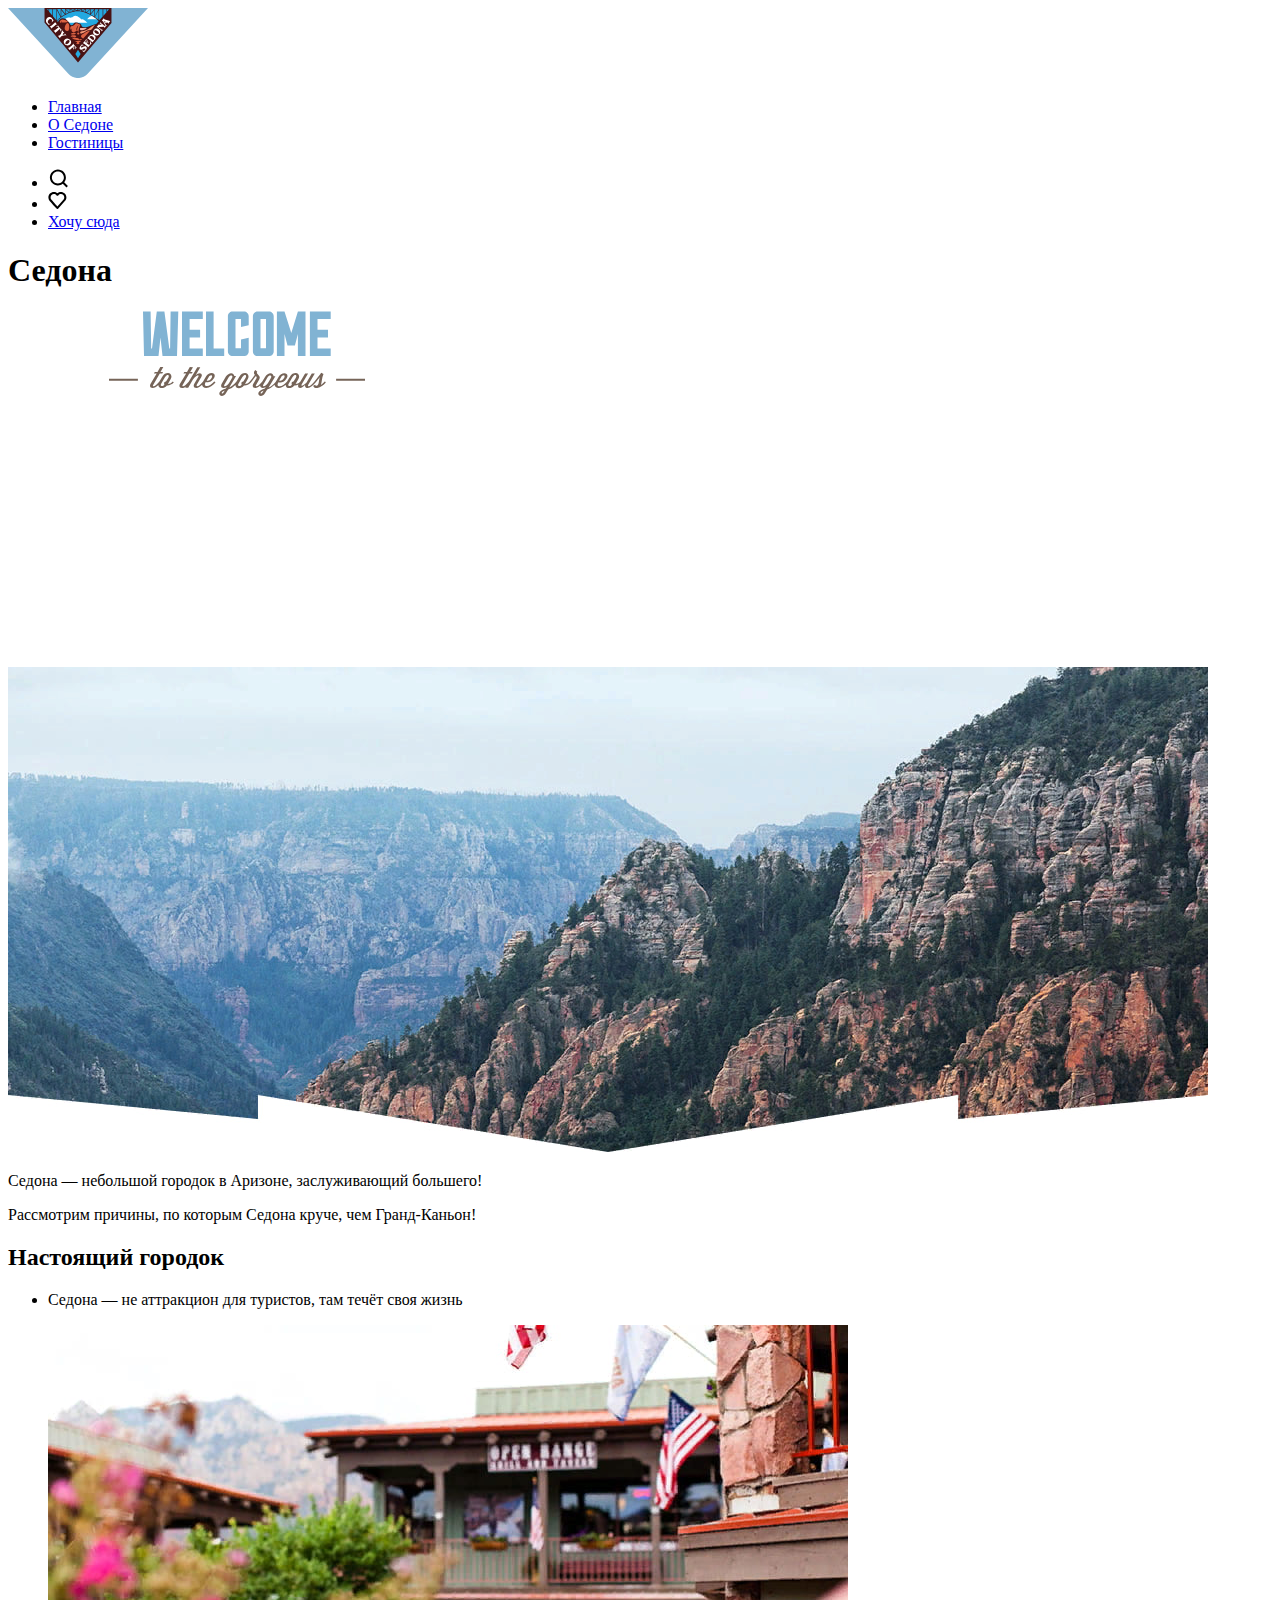
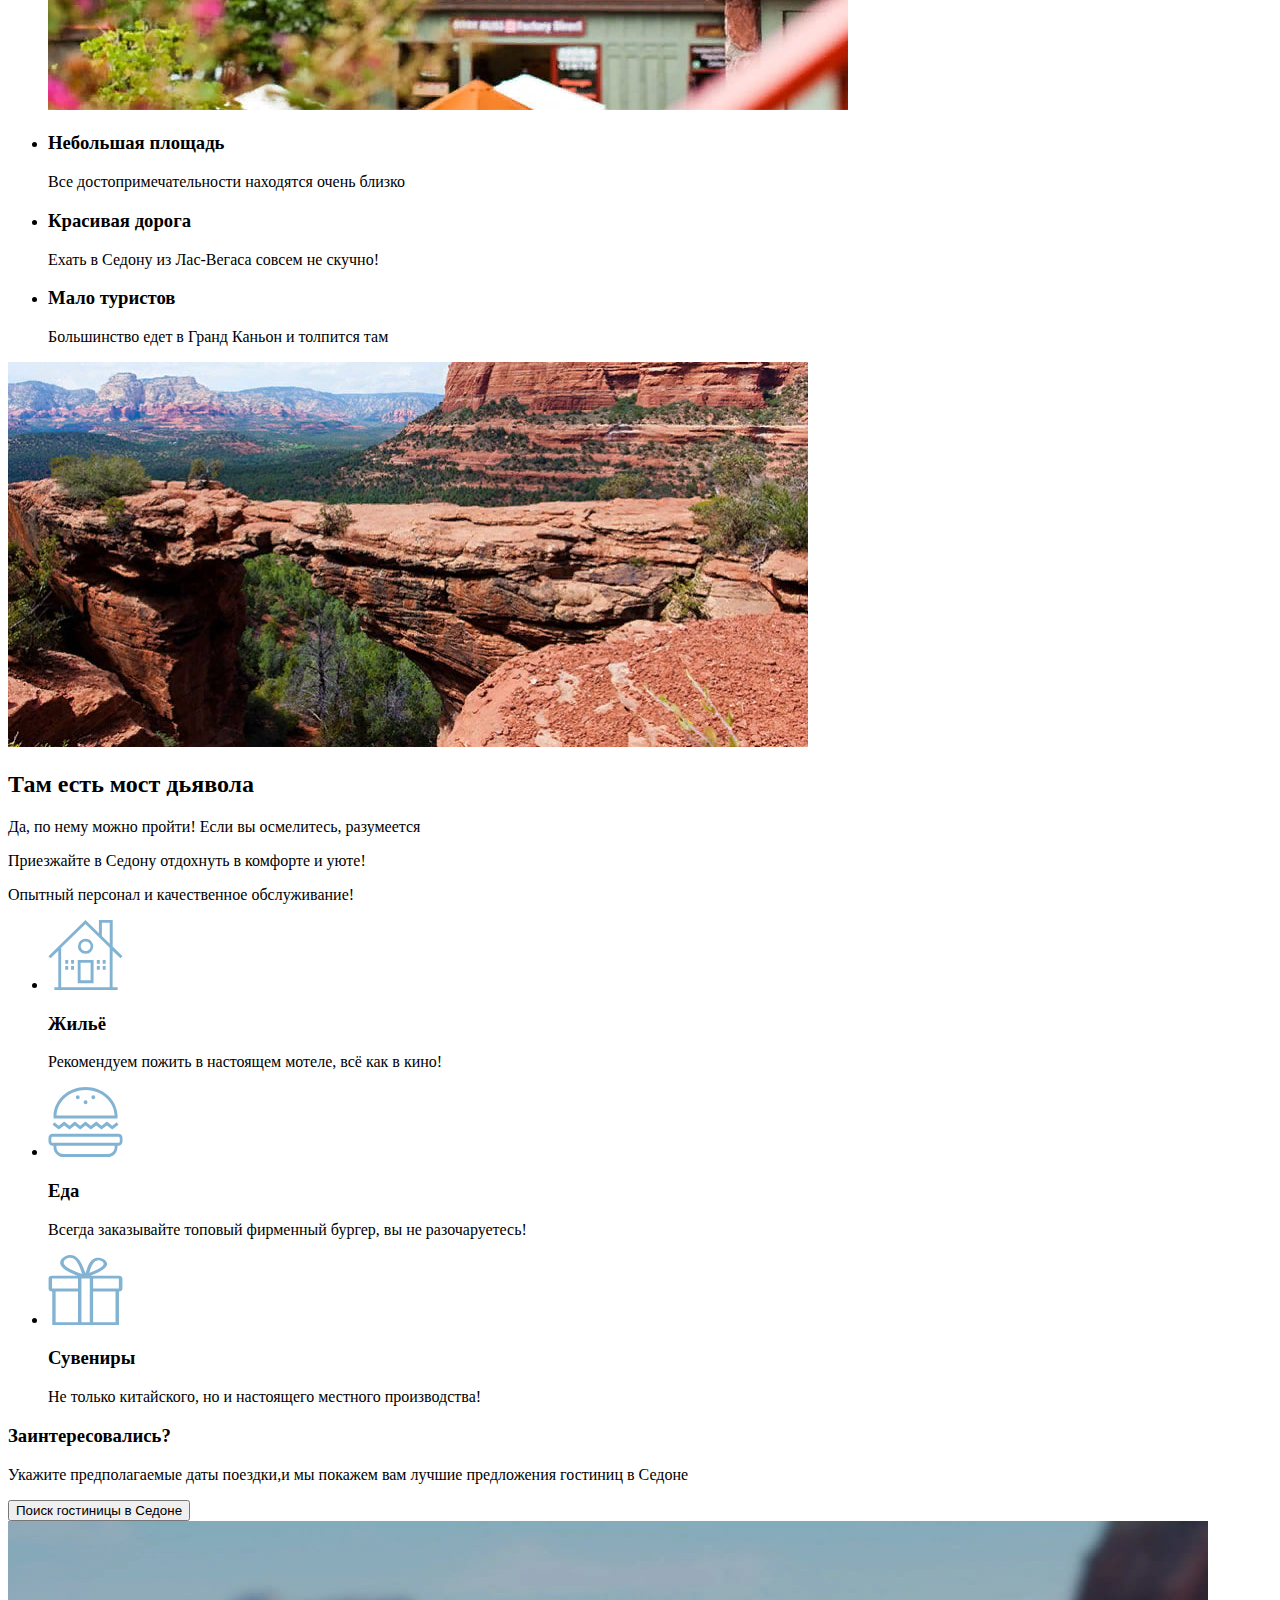
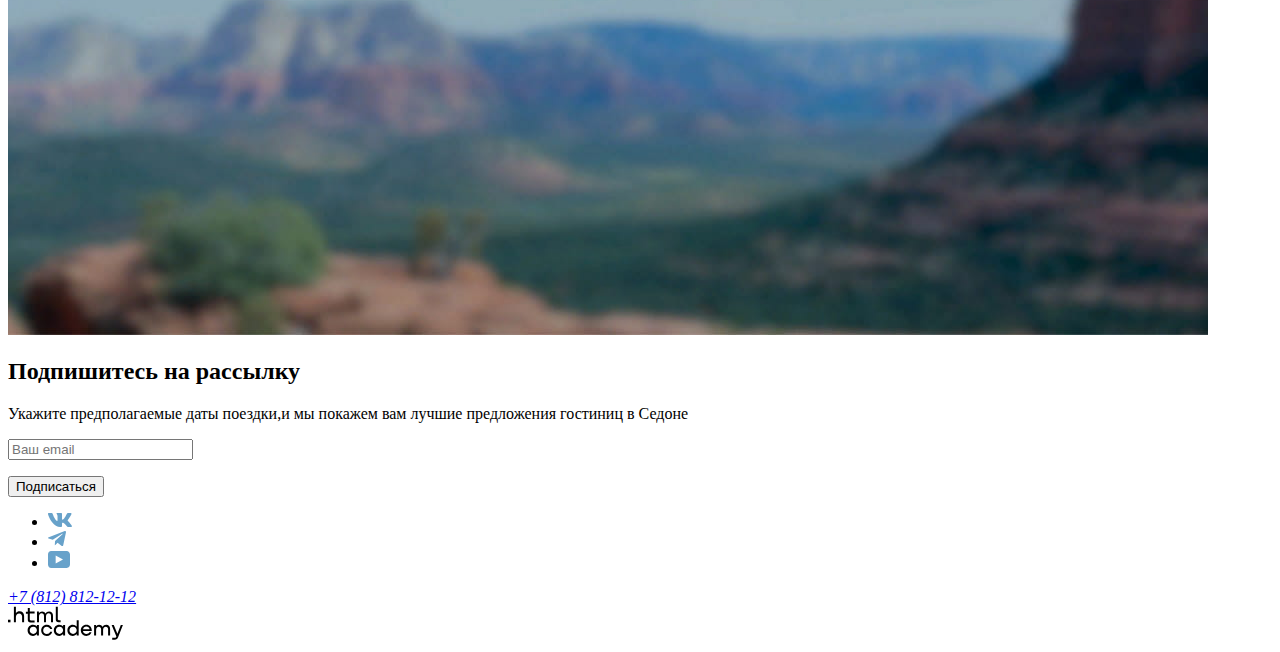
==== index.html @ 57d0f04f "Исправление кнопки на ссылку" ====
<!DOCTYPE html>
<html lang="ru">

  <head>
    <meta charset="utf-8">
    <title>HTML Academy: Седона</title>
  </head>

<body>
        <header class="page-header">
      <nav class="navigation">
        <a class="navigation-logo" href="https://htmlacademy.ru/">
          <img class="page-header-logo" src="images/logo.svg" width="140" height="70" alt="Логотип Седона">
        </a>
        <ul class="navigation-list">
          <li class="navigation-item">
            <a class="navigation-link" href="#">Главная</a>
          </li>
          <li class="navigation-item">
            <a class="navigation-link" href="catalog.html">О Седоне</a>
          </li>
          <li class="navigation-item">
            <a class="navigation-link" href="#">Гостиницы</a>
          </li>
        </ul>
        <ul class="navigation-list">
          <li class="navigation-item">
            <svg width="21" height="20" viewBox="0 0 21 20" fill="none" xmlns="http://www.w3.org/2000/svg">
              <path d="M19.8928 18.0083L16.1928 14.3287C17.1928 13.0359 17.8928 11.3453 17.8928 9.4558C17.8928 5.08011 14.2928 1.5 9.89282 1.5C5.49282 1.5 1.89282 5.17956 1.89282 9.55525C1.89282 13.9309 5.49282 17.511 9.89282 17.511C11.6928 17.511 13.3928 16.9144 14.7928 15.8204L18.4928 19.5L19.8928 18.0083ZM9.89282 15.5221C6.59282 15.5221 3.89282 12.837 3.89282 9.55525C3.89282 6.27348 6.59282 3.5884 9.89282 3.5884C13.1928 3.5884 15.8928 6.27348 15.8928 9.55525C15.8928 12.837 13.1928 15.5221 9.89282 15.5221Z" fill="black"/>
              </svg>
          </li>
          <li class="navigation-item">
            <svg width="19" height="17" viewBox="0 0 19 17" fill="none" xmlns="http://www.w3.org/2000/svg">
              <path d="M9.29282 17C8.99282 17 8.69282 16.9 8.49282 16.6C3.09282 10.5 1.79282 9.1 1.49282 8.7C0.792822 7.8 0.392822 6.6 0.392822 5.4C0.392822 2.4 2.79282 0 5.89282 0C7.19282 0 8.39282 0.5 9.39282 1.3C10.3928 0.5 11.6928 0 12.8928 0C15.8928 0 18.3928 2.4 18.3928 5.4C18.3928 6.7 17.8928 7.9 17.0928 8.8L10.0928 16.7C9.89282 16.9 9.69282 17 9.29282 17ZM3.29282 7.5C3.59282 7.9 6.79282 11.5 9.39282 14.4L15.5928 7.4C16.0928 6.9 16.2928 6.2 16.2928 5.4C16.2928 3.6 14.7928 2.1 12.9928 2.1C11.9928 2.1 10.9928 2.6 10.2928 3.4C9.99282 3.7 9.69282 3.8 9.39282 3.8C9.09282 3.8 8.79282 3.6 8.59282 3.4C7.89282 2.6 6.89282 2.1 5.89282 2.1C4.09282 2.1 2.59282 3.6 2.59282 5.4C2.49282 6.3 2.89282 7 3.29282 7.5C3.19282 7.5 3.19282 7.5 3.29282 7.5Z" fill="black"/>
              </svg>
          </li>
          <li class="navigation-item">
            <a class="navigation-link" href="#">Хочу сюда</a>
          </li>
        </ul>
      </nav>
    </header>
    <main class="main-index">
      <h1 class="visually-hidden">Седона</h1>
      <img src="images/welcome.svg" width="458" height="352" alt="Дорбро пожаловать в Седону">
      <img src="images/general-images.jpg" width="1200" height="485" alt="Скалы в Седоне">
      <p><span>Седона — небольшой городок в Аризоне,
заслуживающий большего!</span></p>
      <p>Рассмотрим причины, по которым Седона круче, чем Гранд-Каньон!</p>
      <section class="advantages">
        <h2 class="visually-hidden">Настоящий городок</h2>
        <ul class="advantages-list">
          <li class="advantages-item">
          <p class="advantages-description">Седона — не аттракцион для туристов, там течёт своя жизнь</p>
            <img src="images/photo-1.jpg" width="800" height="385" alt="Изображение города Седоны">
          </li>
            <li class="advantages-item">
            <h3 class="advantages-title">Небольшая площадь</h3>
            <p class="advantages-description">Все достопримечательности находятся очень близко</p>
          </li>
          <li class="advantages-item">
            <h3 class="advantages-title">Красивая дорога</h3>
            <p class="advantages-description">Ехать в Седону из Лас-Вегаса совсем не скучно!</p>
          </li>
          <li class="advantages-item">
            <h3 class="advantages-title">Мало
             туристов</h3>
            <p class="advantages-description">Большинство едет в Гранд Каньон и толпится там</p>
          </li>
        </ul>
        <img src="images/photo-2.jpg" width="800" height="385" alt="Красные скалы Седоны">
        <h2 class="visually-hidden">Там есть мост дьявола</h2>
            <p class="advantages-description">Да, по нему можно пройти! Если вы осмелитесь, разумеется</p>
      </section>
      <section class="services">
        <p class="services-title"><span>Приезжайте в Седону отдохнуть в комфорте и уюте!</span></p>
        <p>Опытный персонал и качественное обслуживание!</p>
        <ul class="services-list">
          <li class="services-item">
            <img src="images/house.svg" width="75" height="70" alt="жилье">
            <h3 class="services-title">Жильё</h3>
            <p class="services-description">Рекомендуем пожить в настоящем мотеле,
              всё как в кино!</p>
          </li>
          <li class="services-item">
            <img src="images/food.svg" width="75" height="70" alt="еда">
            <h3 class="services-title">Еда</h3>
            <p class="services-description">Всегда заказывайте
              топовый фирменный бургер, вы не разочаруетесь!</p>
          </li>
          <li class="services-item">
            <img src="images/gift.svg" width="75" height="70" alt="сувениры">
            <h3 class="services-title">Сувениры</h3>
            <p class="services-description">Не только китайского,
              но и настоящего местного производства!</p>
          </li>
        </ul>
        <h3 class="appointment-description">Заинтересовались?</h3>
        <p>Укажите предполагаемые даты поездки,и мы покажем вам лучшие предложения гостиниц в Седоне</p>
          <button class="button" type="submit">Поиск гостиницы в Седоне</button>
      </section>
      <section class="appointment">
        <img src="images/background-images1.jpg" width="1200" height="414" alt="фоновая картинка для подписки">
        <h2 class="appointment-title">Подпишитесь на рассылку</h2>
        <p>Укажите предполагаемые даты поездки,и мы покажем вам лучшие предложения гостиниц в Седоне</p>
          <form class="appointment-form" action="https://echo.htmlacademy.ru/" method="post">
            <p class="appointment-form-date">
            <label class="form-label" for="appointment-email"></label>
            <input type="text" id="appointment-email" name="appointment-email" placeholder="Ваш email">
          </p>
            <button class="button" type="submit">Подписаться</button>
          </form>
          </section>
    </main>
    <footer class="page-footer">

        <ul class="footer-social-list">
          <li class="footer-social-item">
            <svg width="24" height="14" viewBox="0 0 24 14" fill="none" xmlns="http://www.w3.org/2000/svg">
              <path fill-rule="evenodd" clip-rule="evenodd" d="M23.45 0.948C23.616 0.402 23.45 0 22.655 0H20.03C19.362 0 19.054 0.347 18.887 0.73C18.887 0.73 17.552 3.926 15.661 6.002C15.049 6.604 14.771 6.795 14.437 6.795C14.27 6.795 14.019 6.604 14.019 6.057V0.948C14.019 0.292 13.835 0 13.279 0H9.151C8.734 0 8.483 0.304 8.483 0.593C8.483 1.214 9.429 1.358 9.526 3.106V6.904C9.526 7.737 9.373 7.888 9.039 7.888C8.149 7.888 5.984 4.677 4.699 1.003C4.45 0.288 4.198 0 3.527 0H0.9C0.15 0 0 0.347 0 0.73C0 1.412 0.89 4.8 4.145 9.281C6.315 12.341 9.37 14 12.153 14C13.822 14 14.028 13.632 14.028 12.997V10.684C14.028 9.947 14.186 9.8 14.715 9.8C15.105 9.8 15.772 9.992 17.33 11.467C19.11 13.216 19.403 14 20.405 14H23.03C23.78 14 24.156 13.632 23.94 12.904C23.702 12.18 22.852 11.129 21.725 9.882C21.113 9.172 20.195 8.407 19.916 8.024C19.527 7.533 19.638 7.314 19.916 6.877C19.916 6.877 23.116 2.451 23.449 0.948H23.45Z" fill="#68A2CA"/>
              </svg>
          </li>
          <li class="footer-social-item">
            <svg width="18" height="16" viewBox="0 0 18 16" fill="none" xmlns="http://www.w3.org/2000/svg">
              <path d="M16.785 0.0992597L0.840489 6.24775C-0.247661 6.68481 -0.241365 7.29184 0.640845 7.56253L4.73445 8.83953L14.2058 2.8637C14.6537 2.59121 15.0629 2.7378 14.7265 3.03636L7.05283 9.96185L6.77045 14.1823C7.18413 14.1823 7.36669 13.9925 7.59871 13.7686L9.58705 11.8351L13.7229 14.89C14.4855 15.31 15.0332 15.0941 15.2229 14.1841L17.9379 1.38885C18.2158 0.274623 17.5126 -0.229883 16.785 0.0992597Z" fill="#68A2CA"/>
              </svg>
          </li>
          <li class="footer-social-item">
            <svg width="22" height="17" viewBox="0 0 22 17" fill="none" xmlns="http://www.w3.org/2000/svg">
              <path d="M18.607 0H3.17413C1.31343 0 0 1.59375 0 3.4V13.4937C0 15.4062 1.31343 17 3.17413 17H18.8259C20.4677 17 22 15.4062 22 13.6V3.4C21.7811 1.59375 20.4677 0 18.607 0ZM7.66169 12.5375V4.4625L14.995 8.5L7.66169 12.5375Z" fill="#68A2CA"/>
              </svg>
          </li>
        </ul>
        <address class="footer-contacts-address">
          <a class="footer-contacts-address-phone" href="tel:+78128121212">+7 (812) 812-12-12</a>
        </address>
        <svg width="115" height="34" viewBox="0 0 115 34" fill="none" xmlns="http://www.w3.org/2000/svg">
          <path d="M0 13.7232V16.3232H2.5V13.7232H0Z" fill="black"/>
          <path d="M11.6 5.32324C10 5.32324 8.8 6.02324 8 7.02324H7.9V0.823242H5.9V16.3232H7.9V11.0232C7.9 8.92324 9.2 7.42324 11.2 7.42324C13 7.42324 14.1 8.82324 14.1 10.6232V16.3232H16.1V10.2232C16.2 7.22324 14.3 5.32324 11.6 5.32324Z" fill="black"/>
          <path d="M26.6 5.62324H21.8V1.92324H19.8V5.72324H17.9V7.72324H19.8V13.7232C19.8 15.4232 20.8 16.4232 22.5 16.4232H26.6V14.4232H22.9C22.2 14.4232 21.8 14.0232 21.8 13.3232V7.62324H26.6V5.62324Z" fill="black"/>
          <path d="M41.1 5.42324C39.5 5.42324 38.2 6.22324 37.6 7.52324H37.5C36.9 6.32324 35.7 5.42324 34.1 5.42324C32.7 5.42324 31.6 6.22324 31 7.22324H30.9V5.62324H29V16.2232H31V10.8232C31 8.82324 32 7.32324 33.6 7.32324C35.1 7.32324 36 8.32324 36 9.92324V16.2232H38V10.6232C38 8.22324 39.4 7.32324 40.6 7.32324C42.1 7.32324 43 8.32324 43 9.92324V16.2232H45V9.72324C45.1 7.22324 43.6 5.42324 41.1 5.42324Z" fill="black"/>
          <path d="M47.8 13.5232C47.8 15.2232 48.8 16.2232 50.6 16.2232H52.6V14.2232H50.9C50.2 14.2232 49.8 13.8232 49.8 13.1232V0.823242H47.8V13.5232Z" fill="black"/>
          <path d="M28.9 20.5232C28 19.4232 26.7 18.7232 25 18.7232C21.9 18.7232 19.6 21.0232 19.6 24.3232C19.6 27.6232 21.9 29.9232 25 29.9232C26.8 29.9232 28 29.1232 28.8 28.0232H28.9V29.6232H30.9V19.0232H28.9V20.5232ZM25.3 27.9232C23.1 27.9232 21.7 26.3232 21.7 24.3232C21.7 22.3232 23.1 20.7232 25.3 20.7232C27.5 20.7232 28.9 22.3232 28.9 24.3232C28.9 26.2232 27.5 27.9232 25.3 27.9232Z" fill="black"/>
          <path d="M44.2 22.8232C43.7 20.4232 41.6 18.7232 38.8 18.7232C35.4 18.7232 33.2 21.2232 33.2 24.3232C33.2 27.4232 35.4 29.9232 38.8 29.9232C41.6 29.9232 43.7 28.1232 44.2 25.7232H42.1C41.7 27.0232 40.4 28.0232 38.8 28.0232C36.6 28.0232 35.2 26.4232 35.2 24.4232C35.2 22.4232 36.6 20.8232 38.8 20.8232C40.4 20.8232 41.6 21.8232 42.1 23.0232H44.2V22.8232Z" fill="black"/>
          <path d="M55.1 20.5232C54.2 19.4232 52.9 18.7232 51.2 18.7232C48.1 18.7232 45.8 21.0232 45.8 24.3232C45.8 27.6232 48.1 29.9232 51.2 29.9232C53 29.9232 54.2 29.1232 55 28.0232H55.1V29.6232H57.1V19.0232H55.1V20.5232ZM51.5 27.9232C49.3 27.9232 47.9 26.3232 47.9 24.3232C47.9 22.3232 49.3 20.7232 51.5 20.7232C53.7 20.7232 55.1 22.3232 55.1 24.3232C55.1 26.2232 53.6 27.9232 51.5 27.9232Z" fill="black"/>
          <path d="M68.7 20.6232C67.8 19.5232 66.5 18.7232 64.8 18.7232C61.7 18.7232 59.4 21.0232 59.4 24.3232C59.4 27.6232 61.6 29.9232 64.8 29.9232C66.5 29.9232 67.8 29.1232 68.6 28.1232H68.7V29.6232H70.7V14.2232H68.7V20.6232ZM65.1 27.9232C62.9 27.9232 61.5 26.3232 61.5 24.3232C61.5 22.3232 62.9 20.7232 65.1 20.7232C67.3 20.7232 68.7 22.3232 68.7 24.3232C68.6 26.3232 67.2 27.9232 65.1 27.9232Z" fill="black"/>
          <path d="M78.3 18.7232C75 18.7232 72.8 21.2232 72.8 24.3232C72.8 27.3232 74.9 29.9232 78.3 29.9232C80.8 29.9232 82.8 28.6232 83.5 26.3232H81.4C80.9 27.3232 79.8 27.9232 78.4 27.9232C76.5 27.9232 75.1 26.6232 75 25.0232H83.8C84 21.4232 81.8 18.7232 78.3 18.7232ZM78.3 20.6232C80 20.6232 81.3 21.6232 81.6 23.2232H75.1C75.4 21.7232 76.6 20.6232 78.3 20.6232Z" fill="black"/>
          <path d="M98.2 18.7232C96.6 18.7232 95.3 19.5232 94.6 20.7232H94.5C93.9 19.5232 92.7 18.7232 91.1 18.7232C89.7 18.7232 88.6 19.4232 88 20.5232V19.0232H86.1V29.6232H88.1V24.2232C88.1 22.2232 89.1 20.8232 90.7 20.7232C92.2 20.7232 93.1 21.7232 93.1 23.3232V29.6232H95.1V24.0232C95.1 21.6232 96.5 20.7232 97.7 20.7232C99.2 20.7232 100.1 21.7232 100.1 23.3232V29.6232H102.1V23.1232C102.2 20.5232 100.7 18.7232 98.2 18.7232Z" fill="black"/>
          <path d="M109.4 27.8232L105.8 18.9232H103.6L108.4 30.5232C108.1 31.4232 107.7 31.7232 106.7 31.7232H104.2V33.7232H106.7C108.5 33.7232 109.5 32.9232 110.2 31.1232L114.9 18.9232H112.8L109.4 27.8232Z" fill="black"/>
          </svg>


    </footer>
  </body>

</html>
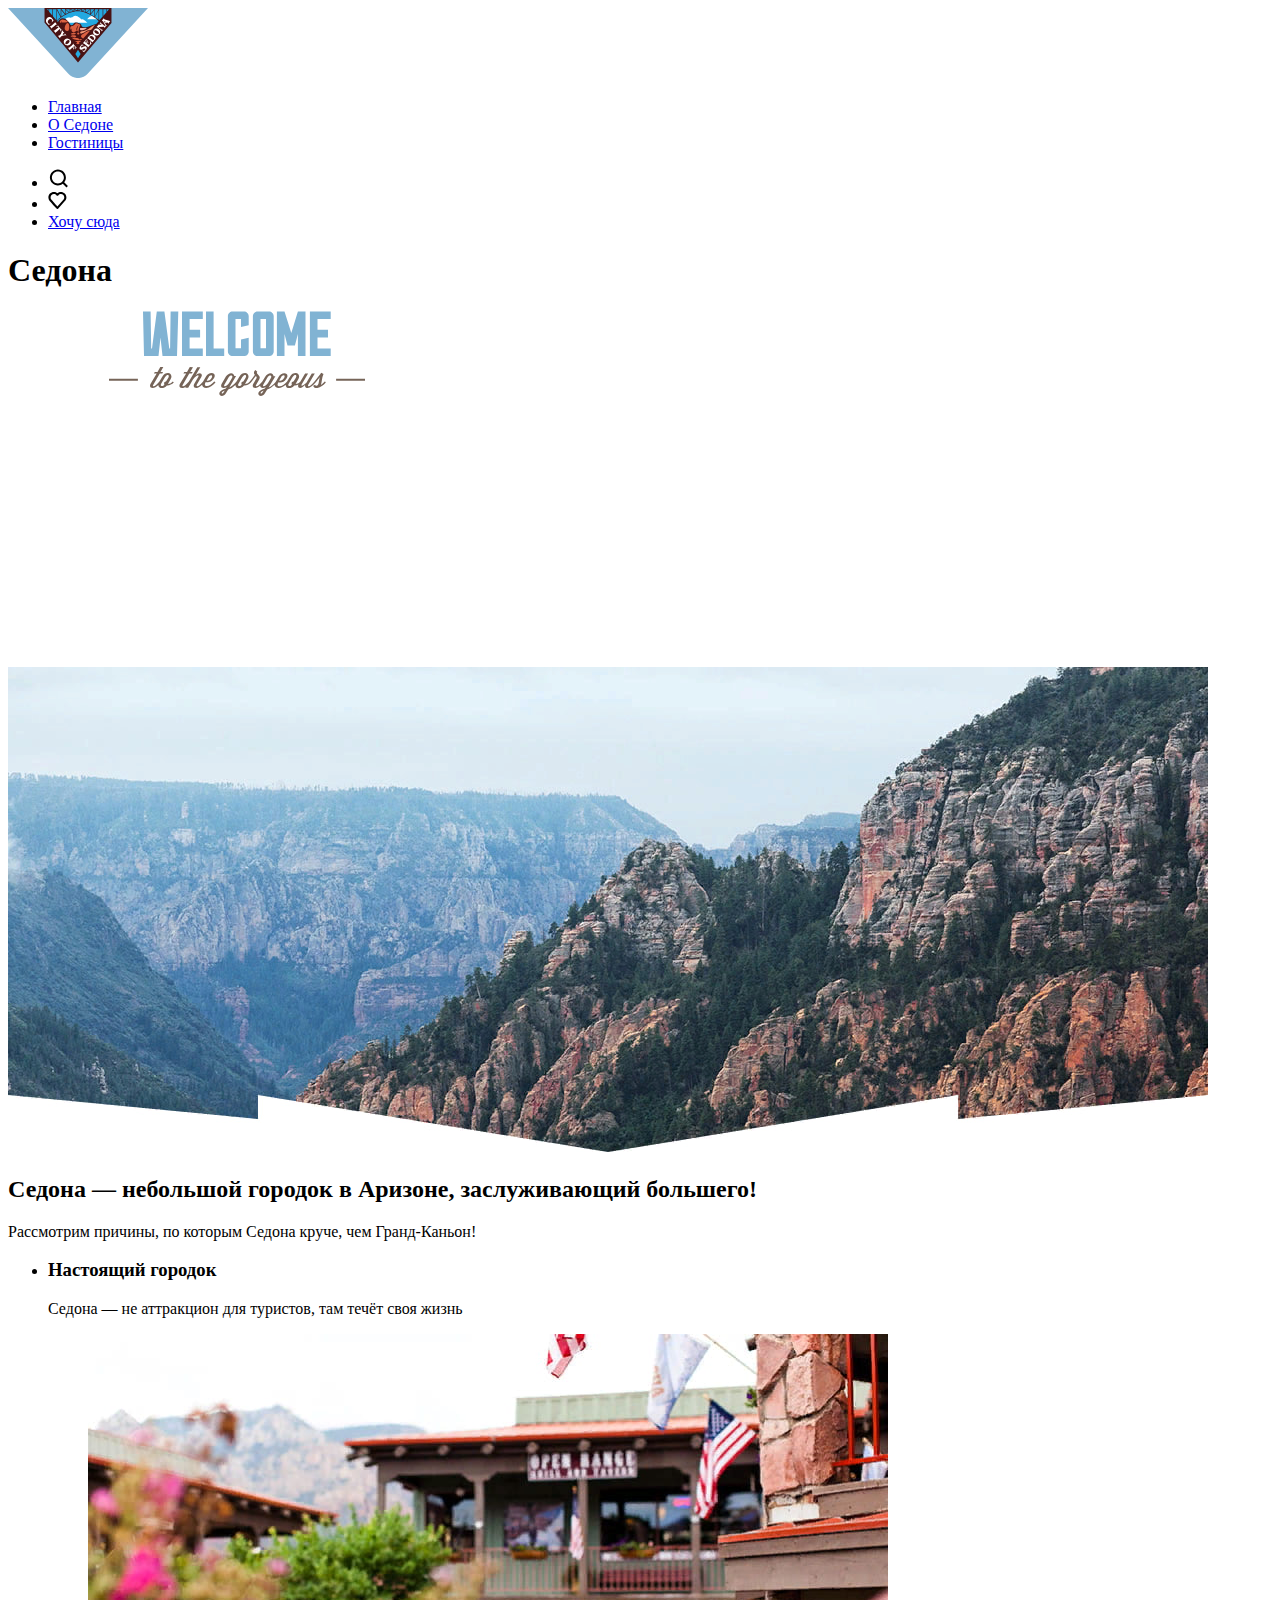
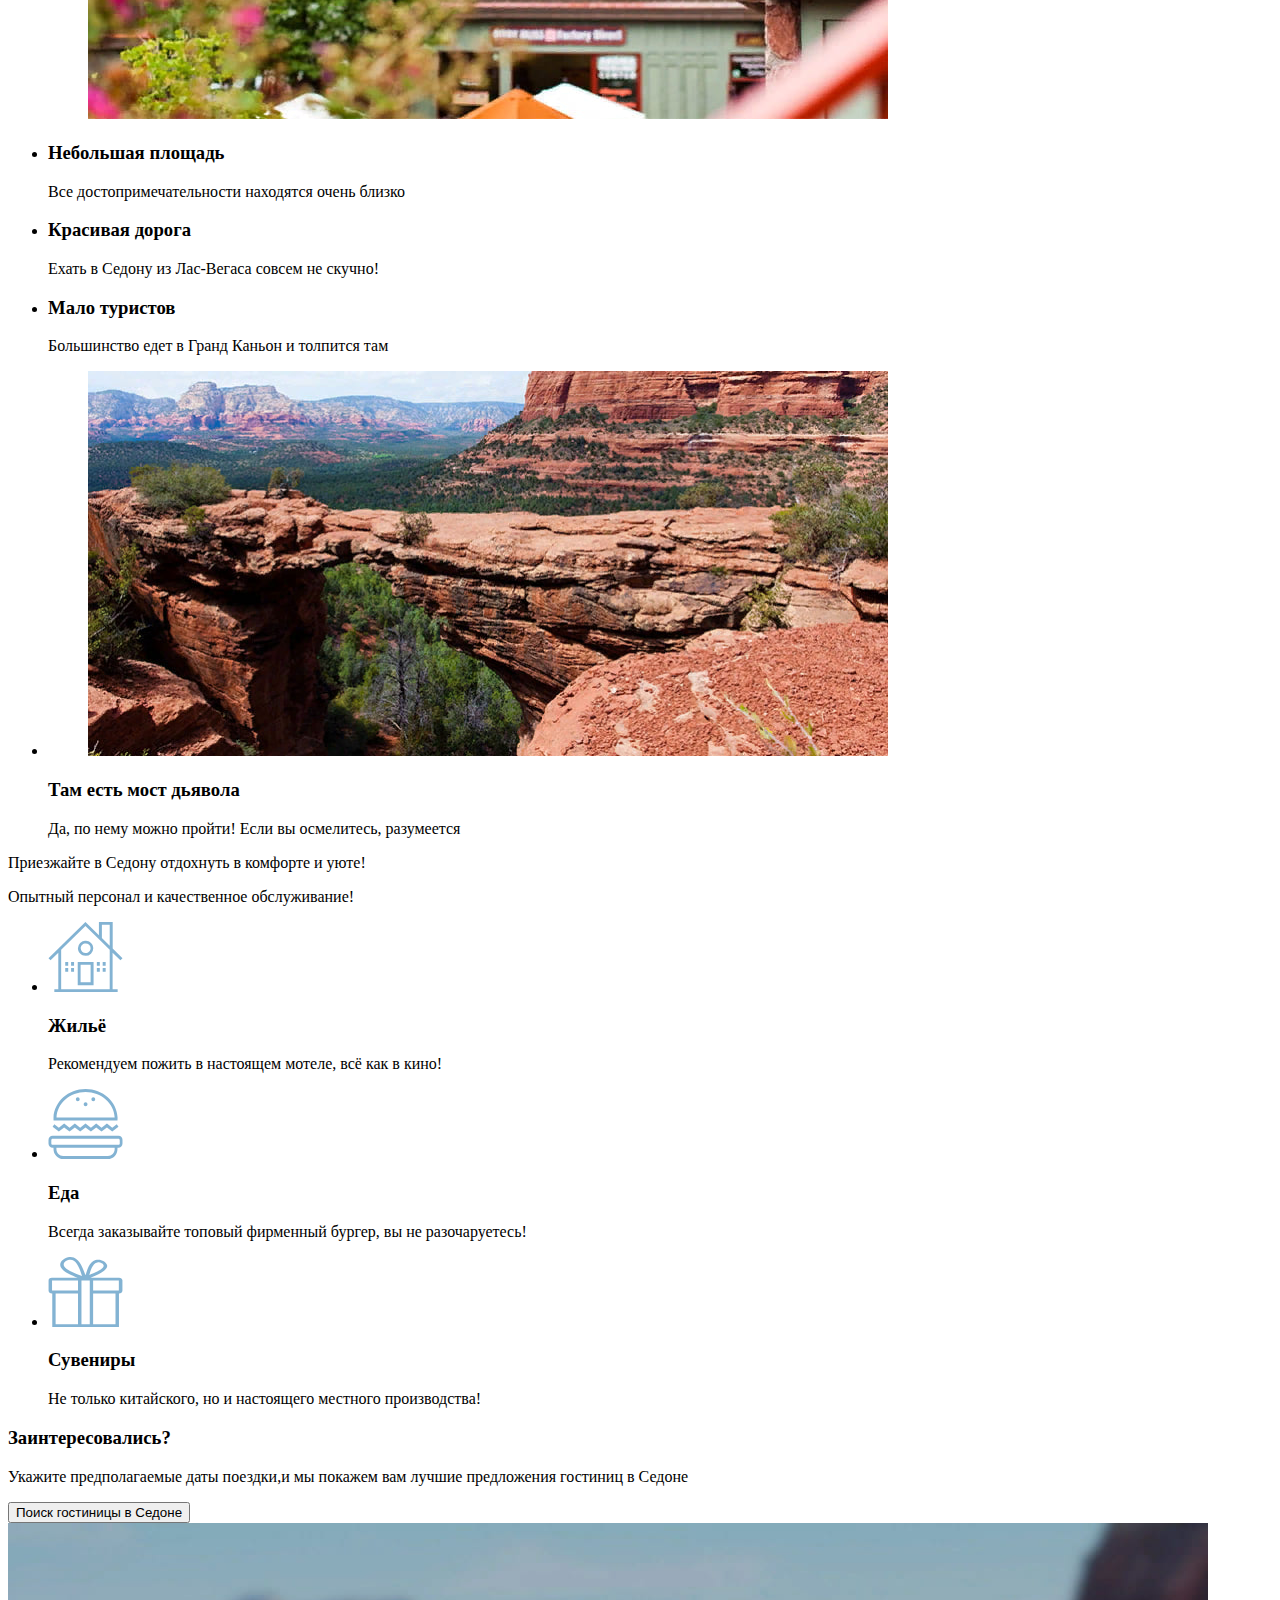
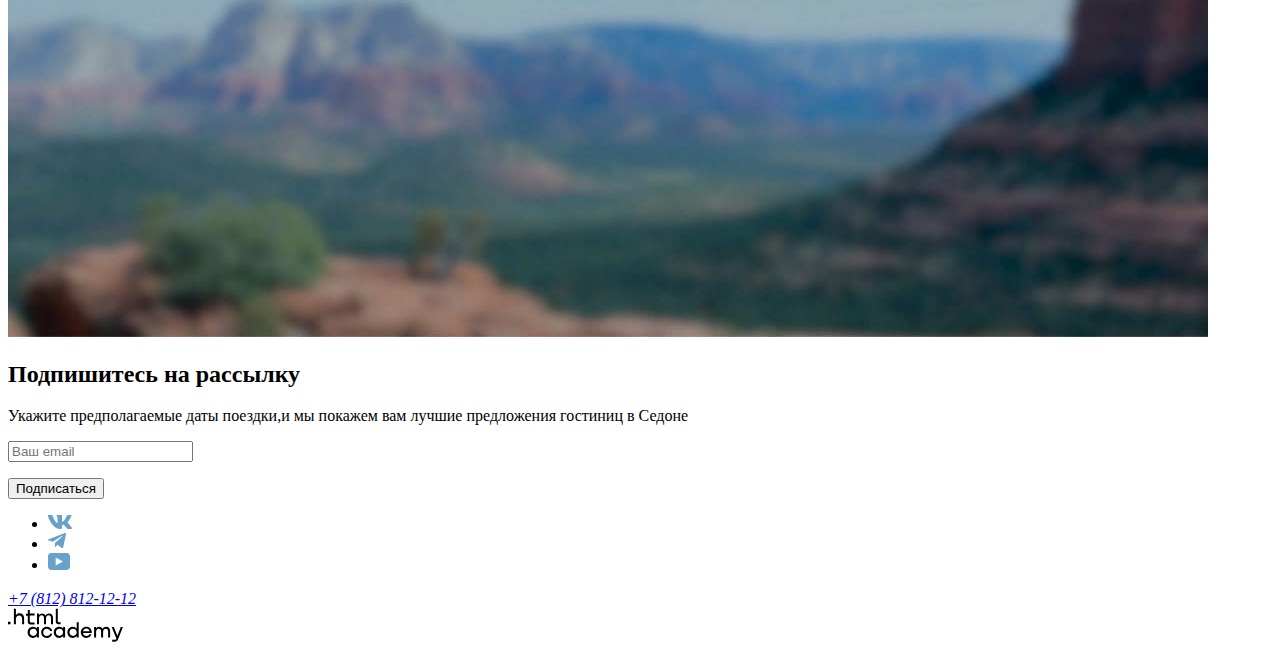
==== commit 64708eb3: "Исправляет разметка главной страницы" ====
--- a/index.html
+++ b/index.html
@@ -44,33 +44,42 @@
       <h1 class="visually-hidden">Седона</h1>
       <img src="images/welcome.svg" width="458" height="352" alt="Дорбро пожаловать в Седону">
       <img src="images/general-images.jpg" width="1200" height="485" alt="Скалы в Седоне">
-      <p><span>Седона — небольшой городок в Аризоне,
-заслуживающий большего!</span></p>
-      <p>Рассмотрим причины, по которым Седона круче, чем Гранд-Каньон!</p>
+
       <section class="advantages">
-        <h2 class="visually-hidden">Настоящий городок</h2>
-        <ul class="advantages-list">
+      <h2>Седона — небольшой городок в Аризоне, заслуживающий большего!</h2>
+      <p class="advantages-description">Рассмотрим причины, по которым Седона круче, чем Гранд-Каньон!</p>
+      <ul class="advantages-list">
+       <li class="advantages-item">
+        <div class="advantages-item-wrapper">
+        <h3 class="advantages-item-name">Настоящий городок</h3>
+        <p class="advantages-item-text">Седона — не аттракцион для туристов, там течёт своя жизнь</p>
+       </div>
+       <figure class="advantages-item-pic">
+        <img src="images/photo-1.jpg" width="800" height="385" alt="Изображение города Седоны">
+       </figure>
+       </li>
+        <li class="advantages-item">
+          <h3 class="advantages-item-name">Небольшая площадь</h3>
+          <p class="advantages-item-text">Все достопримечательности находятся очень близко</p>
+        </li>
           <li class="advantages-item">
-          <p class="advantages-description">Седона — не аттракцион для туристов, там течёт своя жизнь</p>
-            <img src="images/photo-1.jpg" width="800" height="385" alt="Изображение города Седоны">
-          </li>
-            <li class="advantages-item">
-            <h3 class="advantages-title">Небольшая площадь</h3>
-            <p class="advantages-description">Все достопримечательности находятся очень близко</p>
+            <h3 class="advantages-item-name">Красивая дорога</h3>
+            <p class="advantages-item-text">Ехать в Седону из Лас-Вегаса совсем не скучно!</p>
           </li>
           <li class="advantages-item">
-            <h3 class="advantages-title">Красивая дорога</h3>
-            <p class="advantages-description">Ехать в Седону из Лас-Вегаса совсем не скучно!</p>
+            <h3 class="advantages-item-name">Мало туристов</h3>
+            <p class="advantages-item-text">Большинство едет в Гранд Каньон и толпится там</p>
           </li>
           <li class="advantages-item">
-            <h3 class="advantages-title">Мало
-             туристов</h3>
-            <p class="advantages-description">Большинство едет в Гранд Каньон и толпится там</p>
-          </li>
+            <figure class="advantages-item-pic">
+              <img src="images/photo-2.jpg" width="800" height="385" alt="Красные скалы Седоны">
+            </figure>
+          <div class="advantages-item-wrapper">
+           <h3 class="advantages-item-name">Там есть мост дьявола</h3>
+           <p class="advantages-item-text">Да, по нему можно пройти! Если вы осмелитесь, разумеется</p>
+          </div>
+         </li>
         </ul>
-        <img src="images/photo-2.jpg" width="800" height="385" alt="Красные скалы Седоны">
-        <h2 class="visually-hidden">Там есть мост дьявола</h2>
-            <p class="advantages-description">Да, по нему можно пройти! Если вы осмелитесь, разумеется</p>
       </section>
       <section class="services">
         <p class="services-title"><span>Приезжайте в Седону отдохнуть в комфорте и уюте!</span></p>
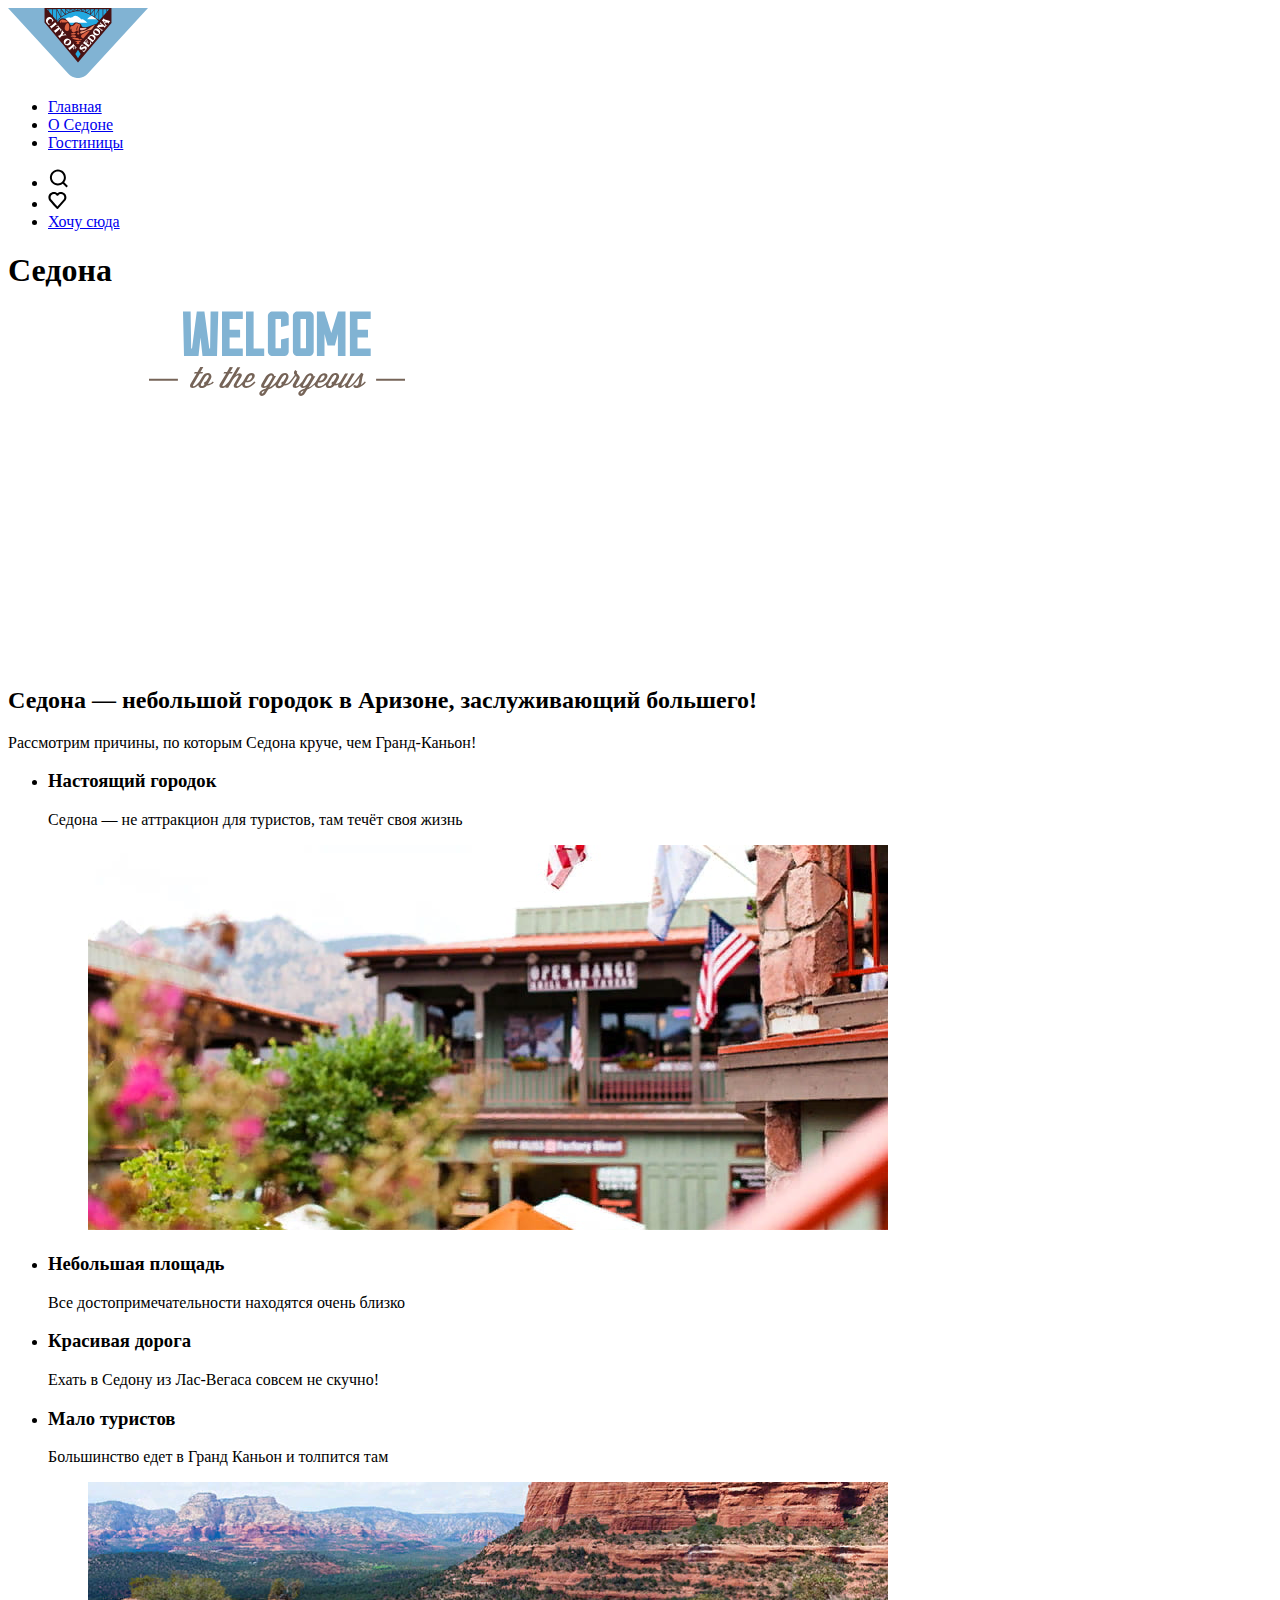
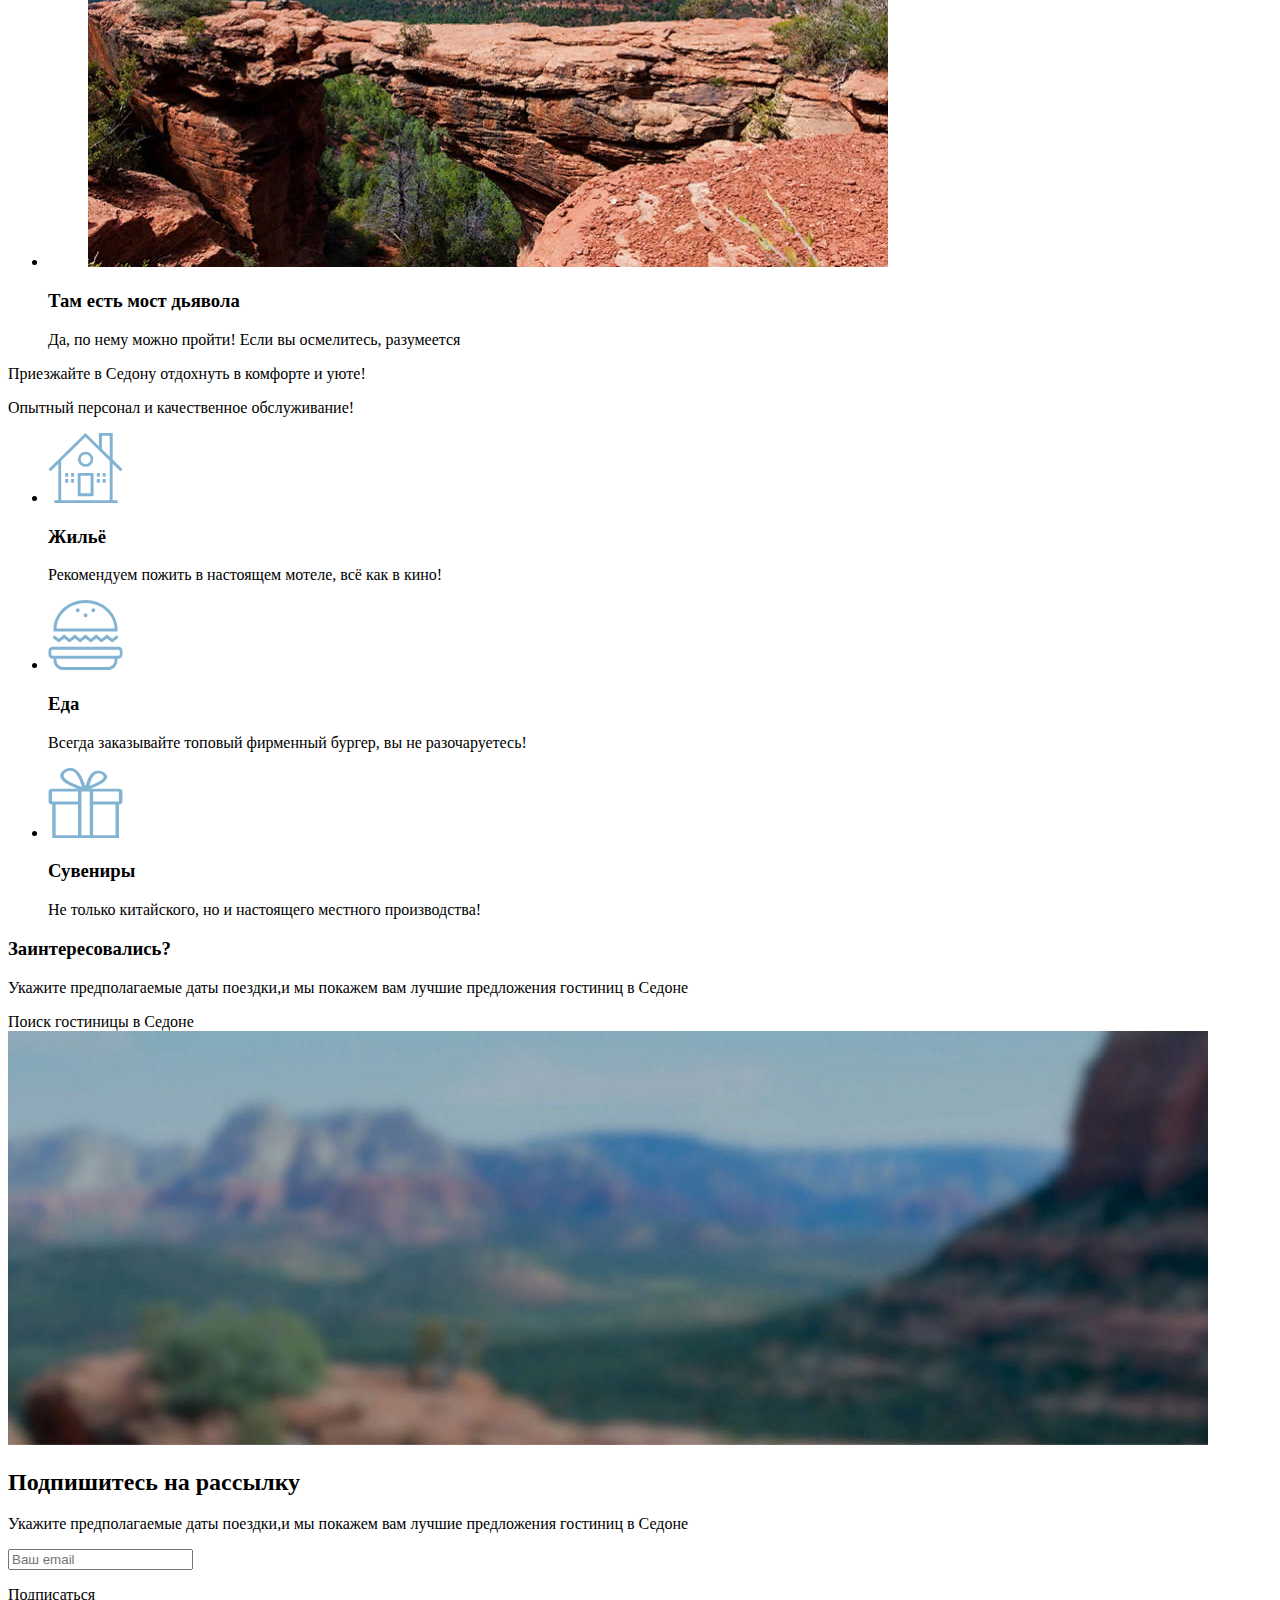
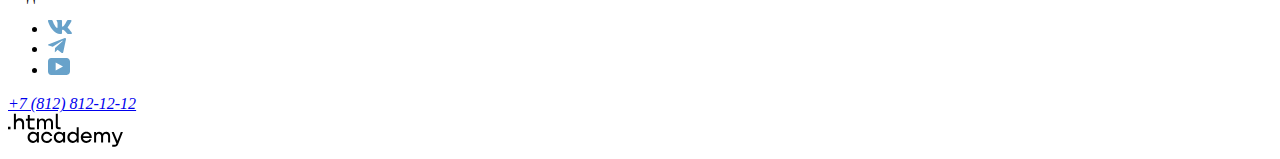
==== commit 6d49edbe: "Исправляет ошибки" ====
--- a/index.html
+++ b/index.html
@@ -9,7 +9,7 @@
 <body>
         <header class="page-header">
       <nav class="navigation">
-        <a class="navigation-logo" href="https://htmlacademy.ru/">
+        <a class="navigation-logo">
           <img class="page-header-logo" src="images/logo.svg" width="140" height="70" alt="Логотип Седона">
         </a>
         <ul class="navigation-list">
@@ -17,10 +17,10 @@
             <a class="navigation-link" href="#">Главная</a>
           </li>
           <li class="navigation-item">
-            <a class="navigation-link" href="catalog.html">О Седоне</a>
+            <a class="navigation-link" href="#">О Седоне</a>
           </li>
           <li class="navigation-item">
-            <a class="navigation-link" href="#">Гостиницы</a>
+            <a class="navigation-link" href="catalog.html">Гостиницы</a>
           </li>
         </ul>
         <ul class="navigation-list">
@@ -42,9 +42,11 @@
     </header>
     <main class="main-index">
       <h1 class="visually-hidden">Седона</h1>
+      <section>
+        <figure>
       <img src="images/welcome.svg" width="458" height="352" alt="Дорбро пожаловать в Седону">
-      <img src="images/general-images.jpg" width="1200" height="485" alt="Скалы в Седоне">
-
+        </figure>
+      </section>
       <section class="advantages">
       <h2>Седона — небольшой городок в Аризоне, заслуживающий большего!</h2>
       <p class="advantages-description">Рассмотрим причины, по которым Седона круче, чем Гранд-Каньон!</p>
@@ -104,10 +106,13 @@
               но и настоящего местного производства!</p>
           </li>
         </ul>
+      </section>
+      <section>
         <h3 class="appointment-description">Заинтересовались?</h3>
         <p>Укажите предполагаемые даты поездки,и мы покажем вам лучшие предложения гостиниц в Седоне</p>
-          <button class="button" type="submit">Поиск гостиницы в Седоне</button>
+          <a class="button" type="submit">Поиск гостиницы в Седоне</a>
       </section>
+
       <section class="appointment">
         <img src="images/background-images1.jpg" width="1200" height="414" alt="фоновая картинка для подписки">
         <h2 class="appointment-title">Подпишитесь на рассылку</h2>
@@ -117,12 +122,11 @@
             <label class="form-label" for="appointment-email"></label>
             <input type="text" id="appointment-email" name="appointment-email" placeholder="Ваш email">
           </p>
-            <button class="button" type="submit">Подписаться</button>
+            <a class="button" type="submit">Подписаться</a>
           </form>
-          </section>
+         </section>
     </main>
     <footer class="page-footer">
-
         <ul class="footer-social-list">
           <li class="footer-social-item">
             <svg width="24" height="14" viewBox="0 0 24 14" fill="none" xmlns="http://www.w3.org/2000/svg">
@@ -157,8 +161,6 @@
           <path d="M98.2 18.7232C96.6 18.7232 95.3 19.5232 94.6 20.7232H94.5C93.9 19.5232 92.7 18.7232 91.1 18.7232C89.7 18.7232 88.6 19.4232 88 20.5232V19.0232H86.1V29.6232H88.1V24.2232C88.1 22.2232 89.1 20.8232 90.7 20.7232C92.2 20.7232 93.1 21.7232 93.1 23.3232V29.6232H95.1V24.0232C95.1 21.6232 96.5 20.7232 97.7 20.7232C99.2 20.7232 100.1 21.7232 100.1 23.3232V29.6232H102.1V23.1232C102.2 20.5232 100.7 18.7232 98.2 18.7232Z" fill="black"/>
           <path d="M109.4 27.8232L105.8 18.9232H103.6L108.4 30.5232C108.1 31.4232 107.7 31.7232 106.7 31.7232H104.2V33.7232H106.7C108.5 33.7232 109.5 32.9232 110.2 31.1232L114.9 18.9232H112.8L109.4 27.8232Z" fill="black"/>
           </svg>
-
-
     </footer>
   </body>
 
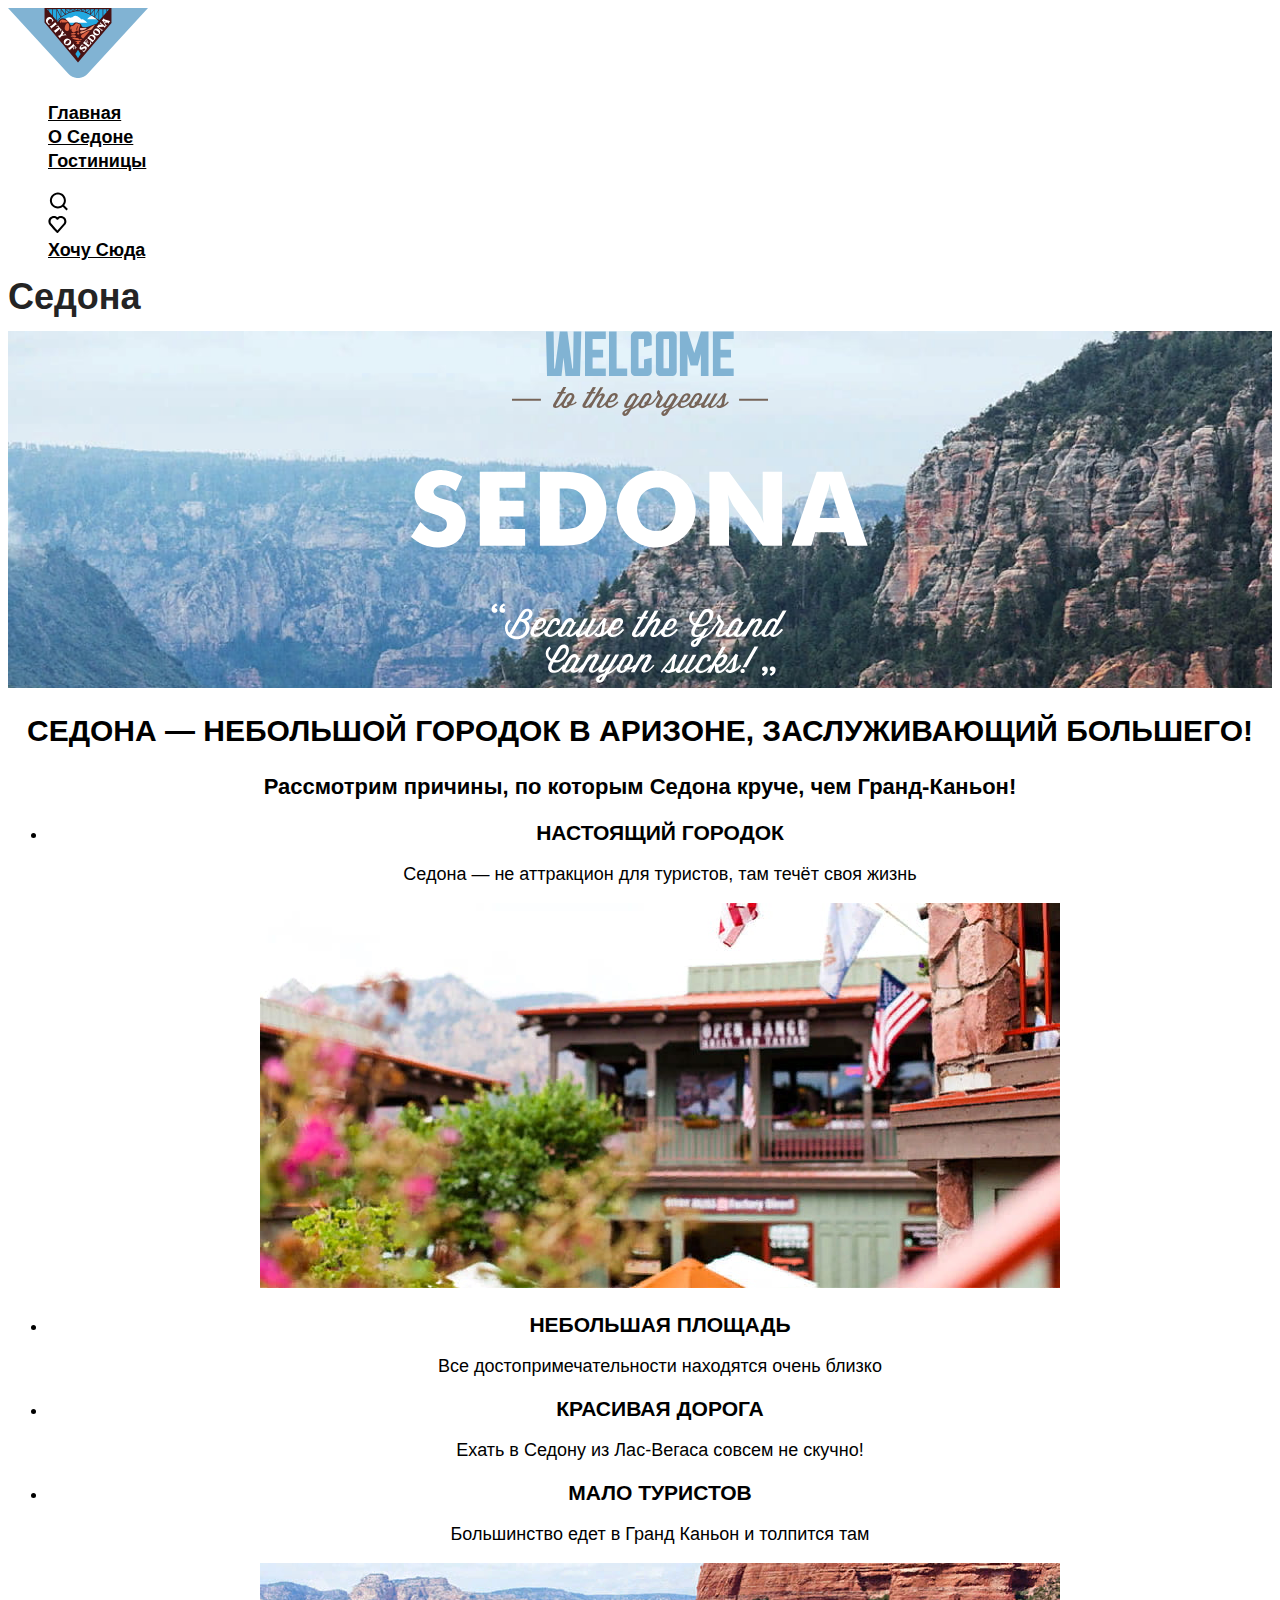
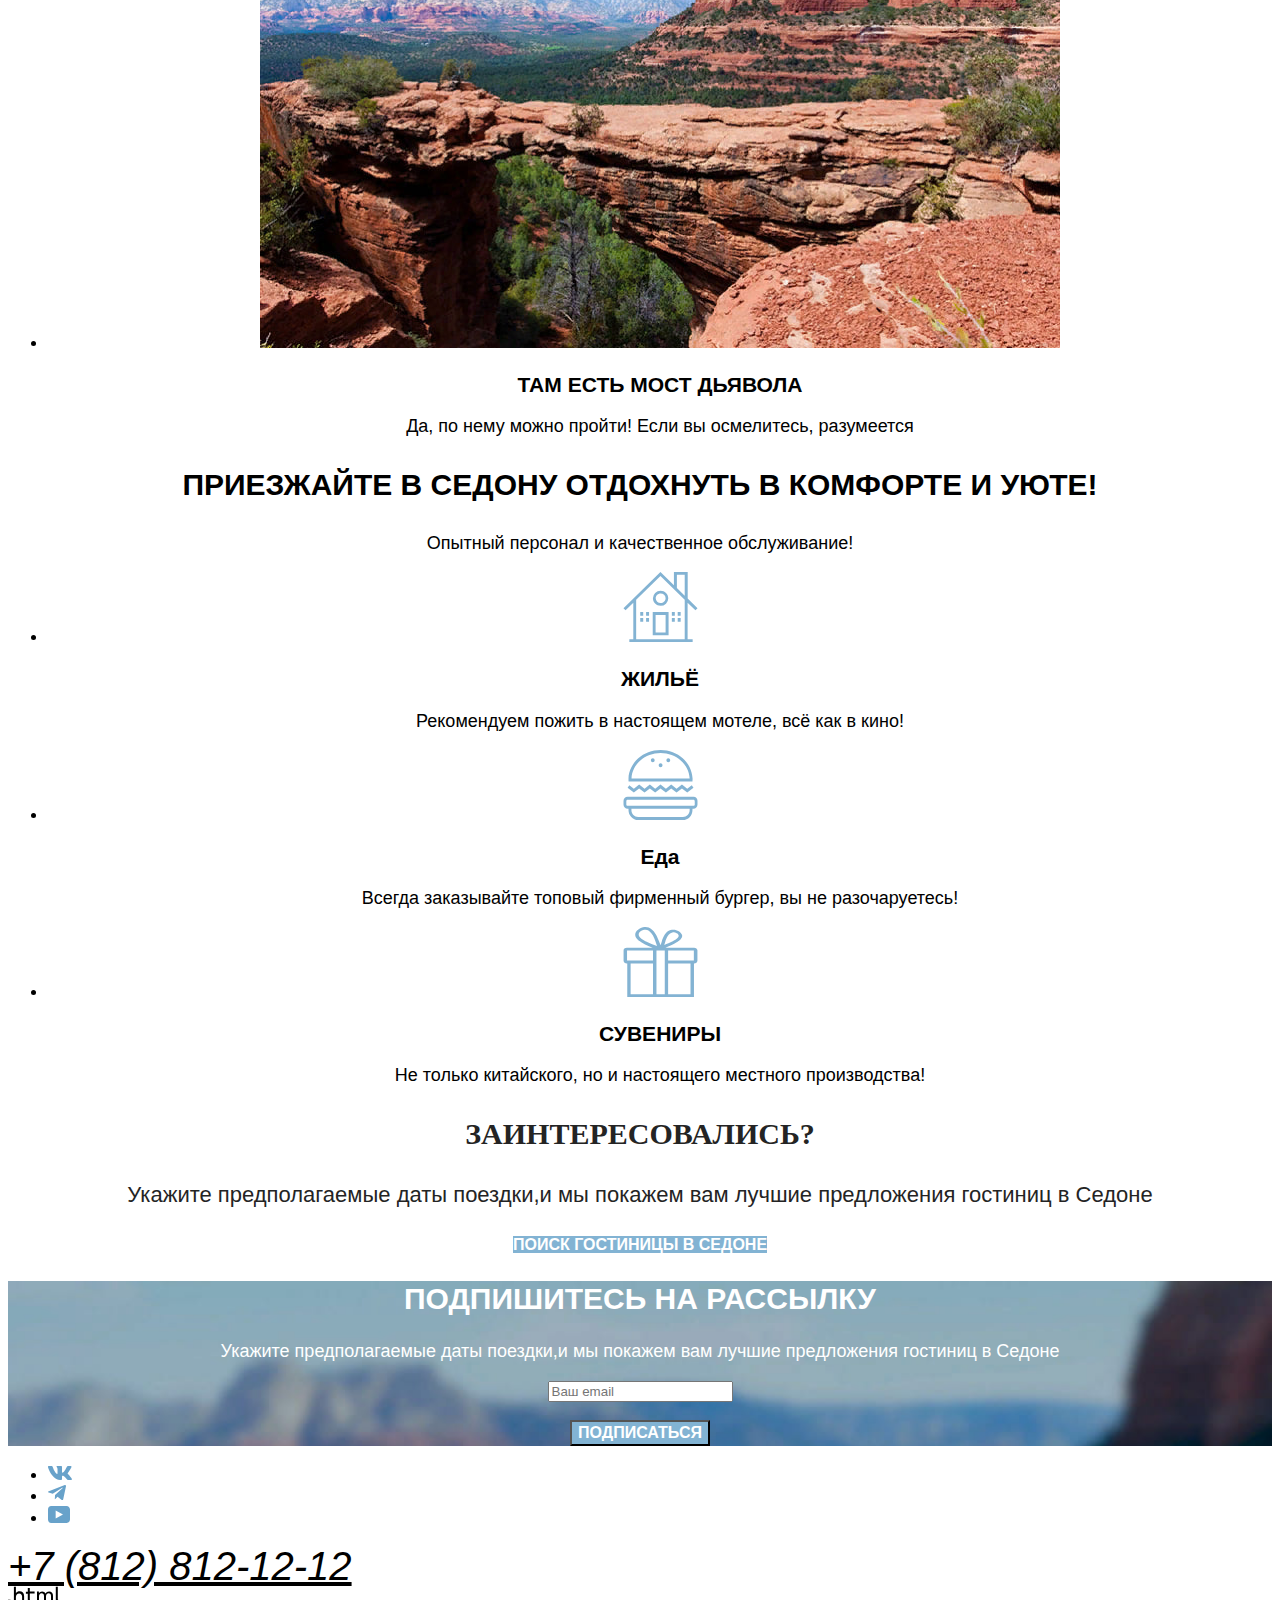
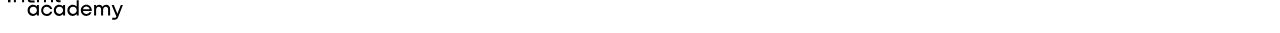
==== commit 230a4e62: "Делает стилизацию каталога и правки в разметке" ====
--- a/index.html
+++ b/index.html
@@ -4,8 +4,8 @@
   <head>
     <meta charset="utf-8">
     <title>HTML Academy: Седона</title>
+    <link rel="stylesheet" href="styles/styles.css">
   </head>
-
 <body>
         <header class="page-header">
       <nav class="navigation">
@@ -25,14 +25,16 @@
         </ul>
         <ul class="navigation-list">
           <li class="navigation-item">
-            <svg width="21" height="20" viewBox="0 0 21 20" fill="none" xmlns="http://www.w3.org/2000/svg">
+            <a href="#"><svg width="21" height="20" viewBox="0 0 21 20" fill="none" xmlns="http://www.w3.org/2000/svg">
               <path d="M19.8928 18.0083L16.1928 14.3287C17.1928 13.0359 17.8928 11.3453 17.8928 9.4558C17.8928 5.08011 14.2928 1.5 9.89282 1.5C5.49282 1.5 1.89282 5.17956 1.89282 9.55525C1.89282 13.9309 5.49282 17.511 9.89282 17.511C11.6928 17.511 13.3928 16.9144 14.7928 15.8204L18.4928 19.5L19.8928 18.0083ZM9.89282 15.5221C6.59282 15.5221 3.89282 12.837 3.89282 9.55525C3.89282 6.27348 6.59282 3.5884 9.89282 3.5884C13.1928 3.5884 15.8928 6.27348 15.8928 9.55525C15.8928 12.837 13.1928 15.5221 9.89282 15.5221Z" fill="black"/>
               </svg>
+            </a>
           </li>
           <li class="navigation-item">
-            <svg width="19" height="17" viewBox="0 0 19 17" fill="none" xmlns="http://www.w3.org/2000/svg">
+            <a href="#"><svg width="19" height="17" viewBox="0 0 19 17" fill="none" xmlns="http://www.w3.org/2000/svg">
               <path d="M9.29282 17C8.99282 17 8.69282 16.9 8.49282 16.6C3.09282 10.5 1.79282 9.1 1.49282 8.7C0.792822 7.8 0.392822 6.6 0.392822 5.4C0.392822 2.4 2.79282 0 5.89282 0C7.19282 0 8.39282 0.5 9.39282 1.3C10.3928 0.5 11.6928 0 12.8928 0C15.8928 0 18.3928 2.4 18.3928 5.4C18.3928 6.7 17.8928 7.9 17.0928 8.8L10.0928 16.7C9.89282 16.9 9.69282 17 9.29282 17ZM3.29282 7.5C3.59282 7.9 6.79282 11.5 9.39282 14.4L15.5928 7.4C16.0928 6.9 16.2928 6.2 16.2928 5.4C16.2928 3.6 14.7928 2.1 12.9928 2.1C11.9928 2.1 10.9928 2.6 10.2928 3.4C9.99282 3.7 9.69282 3.8 9.39282 3.8C9.09282 3.8 8.79282 3.6 8.59282 3.4C7.89282 2.6 6.89282 2.1 5.89282 2.1C4.09282 2.1 2.59282 3.6 2.59282 5.4C2.49282 6.3 2.89282 7 3.29282 7.5C3.19282 7.5 3.19282 7.5 3.29282 7.5Z" fill="black"/>
               </svg>
+            </a>
           </li>
           <li class="navigation-item">
             <a class="navigation-link" href="#">Хочу сюда</a>
@@ -42,13 +44,15 @@
     </header>
     <main class="main-index">
       <h1 class="visually-hidden">Седона</h1>
-      <section>
+
+      <section class="welcome">
         <figure>
       <img src="images/welcome.svg" width="458" height="352" alt="Дорбро пожаловать в Седону">
         </figure>
       </section>
+
       <section class="advantages">
-      <h2>Седона — небольшой городок в Аризоне, заслуживающий большего!</h2>
+      <h2 class="advantages-title">Седона — небольшой городок в Аризоне, заслуживающий большего!</h2>
       <p class="advantages-description">Рассмотрим причины, по которым Седона круче, чем Гранд-Каньон!</p>
       <ul class="advantages-list">
        <li class="advantages-item">
@@ -83,38 +87,39 @@
          </li>
         </ul>
       </section>
+
       <section class="services">
         <p class="services-title"><span>Приезжайте в Седону отдохнуть в комфорте и уюте!</span></p>
         <p>Опытный персонал и качественное обслуживание!</p>
         <ul class="services-list">
           <li class="services-item">
             <img src="images/house.svg" width="75" height="70" alt="жилье">
-            <h3 class="services-title">Жильё</h3>
+            <h3 class="services-item-name">Жильё</h3>
             <p class="services-description">Рекомендуем пожить в настоящем мотеле,
               всё как в кино!</p>
           </li>
           <li class="services-item">
             <img src="images/food.svg" width="75" height="70" alt="еда">
-            <h3 class="services-title">Еда</h3>
+            <h3 class="services-item-nmae">Еда</h3>
             <p class="services-description">Всегда заказывайте
               топовый фирменный бургер, вы не разочаруетесь!</p>
           </li>
           <li class="services-item">
             <img src="images/gift.svg" width="75" height="70" alt="сувениры">
-            <h3 class="services-title">Сувениры</h3>
+            <h3 class="services-item-name">Сувениры</h3>
             <p class="services-description">Не только китайского,
               но и настоящего местного производства!</p>
           </li>
         </ul>
       </section>
-      <section>
+
+      <section class="search-hotels">
         <h3 class="appointment-description">Заинтересовались?</h3>
         <p>Укажите предполагаемые даты поездки,и мы покажем вам лучшие предложения гостиниц в Седоне</p>
           <a class="button" type="submit">Поиск гостиницы в Седоне</a>
       </section>
 
       <section class="appointment">
-        <img src="images/background-images1.jpg" width="1200" height="414" alt="фоновая картинка для подписки">
         <h2 class="appointment-title">Подпишитесь на рассылку</h2>
         <p>Укажите предполагаемые даты поездки,и мы покажем вам лучшие предложения гостиниц в Седоне</p>
           <form class="appointment-form" action="https://echo.htmlacademy.ru/" method="post">
@@ -122,32 +127,32 @@
             <label class="form-label" for="appointment-email"></label>
             <input type="text" id="appointment-email" name="appointment-email" placeholder="Ваш email">
           </p>
-            <a class="button" type="submit">Подписаться</a>
+            <button class="button" type="submit">Подписаться</button>
           </form>
          </section>
     </main>
     <footer class="page-footer">
         <ul class="footer-social-list">
           <li class="footer-social-item">
-            <svg width="24" height="14" viewBox="0 0 24 14" fill="none" xmlns="http://www.w3.org/2000/svg">
+            <a href="#"><svg width="24" height="14" viewBox="0 0 24 14" fill="none" xmlns="http://www.w3.org/2000/svg">
               <path fill-rule="evenodd" clip-rule="evenodd" d="M23.45 0.948C23.616 0.402 23.45 0 22.655 0H20.03C19.362 0 19.054 0.347 18.887 0.73C18.887 0.73 17.552 3.926 15.661 6.002C15.049 6.604 14.771 6.795 14.437 6.795C14.27 6.795 14.019 6.604 14.019 6.057V0.948C14.019 0.292 13.835 0 13.279 0H9.151C8.734 0 8.483 0.304 8.483 0.593C8.483 1.214 9.429 1.358 9.526 3.106V6.904C9.526 7.737 9.373 7.888 9.039 7.888C8.149 7.888 5.984 4.677 4.699 1.003C4.45 0.288 4.198 0 3.527 0H0.9C0.15 0 0 0.347 0 0.73C0 1.412 0.89 4.8 4.145 9.281C6.315 12.341 9.37 14 12.153 14C13.822 14 14.028 13.632 14.028 12.997V10.684C14.028 9.947 14.186 9.8 14.715 9.8C15.105 9.8 15.772 9.992 17.33 11.467C19.11 13.216 19.403 14 20.405 14H23.03C23.78 14 24.156 13.632 23.94 12.904C23.702 12.18 22.852 11.129 21.725 9.882C21.113 9.172 20.195 8.407 19.916 8.024C19.527 7.533 19.638 7.314 19.916 6.877C19.916 6.877 23.116 2.451 23.449 0.948H23.45Z" fill="#68A2CA"/>
-              </svg>
+              </svg></a>
           </li>
           <li class="footer-social-item">
-            <svg width="18" height="16" viewBox="0 0 18 16" fill="none" xmlns="http://www.w3.org/2000/svg">
+            <a href="#"><svg width="18" height="16" viewBox="0 0 18 16" fill="none" xmlns="http://www.w3.org/2000/svg">
               <path d="M16.785 0.0992597L0.840489 6.24775C-0.247661 6.68481 -0.241365 7.29184 0.640845 7.56253L4.73445 8.83953L14.2058 2.8637C14.6537 2.59121 15.0629 2.7378 14.7265 3.03636L7.05283 9.96185L6.77045 14.1823C7.18413 14.1823 7.36669 13.9925 7.59871 13.7686L9.58705 11.8351L13.7229 14.89C14.4855 15.31 15.0332 15.0941 15.2229 14.1841L17.9379 1.38885C18.2158 0.274623 17.5126 -0.229883 16.785 0.0992597Z" fill="#68A2CA"/>
-              </svg>
+              </svg></a>
           </li>
           <li class="footer-social-item">
-            <svg width="22" height="17" viewBox="0 0 22 17" fill="none" xmlns="http://www.w3.org/2000/svg">
+            <a href="#"><svg width="22" height="17" viewBox="0 0 22 17" fill="none" xmlns="http://www.w3.org/2000/svg">
               <path d="M18.607 0H3.17413C1.31343 0 0 1.59375 0 3.4V13.4937C0 15.4062 1.31343 17 3.17413 17H18.8259C20.4677 17 22 15.4062 22 13.6V3.4C21.7811 1.59375 20.4677 0 18.607 0ZM7.66169 12.5375V4.4625L14.995 8.5L7.66169 12.5375Z" fill="#68A2CA"/>
-              </svg>
+              </svg></a>
           </li>
         </ul>
         <address class="footer-contacts-address">
           <a class="footer-contacts-address-phone" href="tel:+78128121212">+7 (812) 812-12-12</a>
         </address>
-        <svg width="115" height="34" viewBox="0 0 115 34" fill="none" xmlns="http://www.w3.org/2000/svg">
+        <a href="#"> <svg width="115" height="34" viewBox="0 0 115 34" fill="none" xmlns="http://www.w3.org/2000/svg">
           <path d="M0 13.7232V16.3232H2.5V13.7232H0Z" fill="black"/>
           <path d="M11.6 5.32324C10 5.32324 8.8 6.02324 8 7.02324H7.9V0.823242H5.9V16.3232H7.9V11.0232C7.9 8.92324 9.2 7.42324 11.2 7.42324C13 7.42324 14.1 8.82324 14.1 10.6232V16.3232H16.1V10.2232C16.2 7.22324 14.3 5.32324 11.6 5.32324Z" fill="black"/>
           <path d="M26.6 5.62324H21.8V1.92324H19.8V5.72324H17.9V7.72324H19.8V13.7232C19.8 15.4232 20.8 16.4232 22.5 16.4232H26.6V14.4232H22.9C22.2 14.4232 21.8 14.0232 21.8 13.3232V7.62324H26.6V5.62324Z" fill="black"/>
@@ -160,7 +165,7 @@
           <path d="M78.3 18.7232C75 18.7232 72.8 21.2232 72.8 24.3232C72.8 27.3232 74.9 29.9232 78.3 29.9232C80.8 29.9232 82.8 28.6232 83.5 26.3232H81.4C80.9 27.3232 79.8 27.9232 78.4 27.9232C76.5 27.9232 75.1 26.6232 75 25.0232H83.8C84 21.4232 81.8 18.7232 78.3 18.7232ZM78.3 20.6232C80 20.6232 81.3 21.6232 81.6 23.2232H75.1C75.4 21.7232 76.6 20.6232 78.3 20.6232Z" fill="black"/>
           <path d="M98.2 18.7232C96.6 18.7232 95.3 19.5232 94.6 20.7232H94.5C93.9 19.5232 92.7 18.7232 91.1 18.7232C89.7 18.7232 88.6 19.4232 88 20.5232V19.0232H86.1V29.6232H88.1V24.2232C88.1 22.2232 89.1 20.8232 90.7 20.7232C92.2 20.7232 93.1 21.7232 93.1 23.3232V29.6232H95.1V24.0232C95.1 21.6232 96.5 20.7232 97.7 20.7232C99.2 20.7232 100.1 21.7232 100.1 23.3232V29.6232H102.1V23.1232C102.2 20.5232 100.7 18.7232 98.2 18.7232Z" fill="black"/>
           <path d="M109.4 27.8232L105.8 18.9232H103.6L108.4 30.5232C108.1 31.4232 107.7 31.7232 106.7 31.7232H104.2V33.7232H106.7C108.5 33.7232 109.5 32.9232 110.2 31.1232L114.9 18.9232H112.8L109.4 27.8232Z" fill="black"/>
-          </svg>
+          </svg> </a>
     </footer>
   </body>
 
--- a/styles/styles.css
+++ b/styles/styles.css
@@ -0,0 +1,216 @@
+@font-face {
+  font-family: "PT Sans";
+  font-style: normal;
+  font-weight: 400;
+  src: url("../fonts/pt-sans-regular.woff2") format("woff2");
+  font-display: swap;
+  }
+
+  @font-face {
+    font-family: "PT Sans";
+    font-style: normal;
+    font-weight: 700;
+    src: url("../fonts/pt-sans-bold.woff2") format("woff2");
+    font-display: swap;
+    }
+
+    body {
+      font-family: "PT Sans", sans-serif;
+      font-size: 18px;
+      line-height: 21px;
+      background-color: #fff;
+      color: #242424;
+    }
+    .button {
+      font-family: inherit;
+      font-size: 16px;
+      line-height: 20px;
+      font-weight: 700;
+      text-align: center;
+      color: #ffffff;
+      background-color: #82B3D3;
+      text-decoration: none;
+      text-transform: uppercase;
+    }
+    .page-header {
+      color: #ffffff;
+      background-color: #ffffff;
+    }
+    .navigation-link {
+      font-family: "PT Sans" , sans-serif;
+      line-height: 24px;
+      font-weight: 700;
+      color: #000000;
+      background-color: #ffffff;
+      text-transform: capitalize;
+    }
+
+
+
+    .welcome{
+      text-align: center;
+      color: #000000;
+      background-color: #ffffff;
+      background-image: url("../images/general-images-1.jpg");
+      background-size: 100% auto;
+      background-repeat: no-repeat;
+    }
+    .advantages-title {
+      font-family: "PT Sans", sans-serif;
+      font-size: 30px;
+      font-weight: 700;
+      line-height: 36px;
+      text-transform: uppercase;
+      text-align: center;
+    }
+    .advantages {
+      font-family: "PT Sans", sans-serif;
+      text-align: center;
+      color: #000000;
+      background-color: #ffffff;
+    }
+
+    .advantages-description {
+      font-weight: 700;
+      color: #000000;
+      line-height: 26px;
+      font-size: 22px;
+    }
+    .advantages-item-name {
+      text-transform: uppercase;
+    }
+
+    .services {
+      font-family: PT Sans, sans-serif;
+      text-align: center;
+      color: #000000;
+      background-color: #ffffff;
+    }
+    .services-title {
+      font-size: 30px;
+      font-weight: 700;
+      line-height: 36px;
+      text-transform: uppercase;
+    }
+    .services-item-name {
+      text-transform: uppercase;
+    }
+    .services-description {
+      font-size: 18px;
+      line-height: 21px;
+    }
+    .appointment-description {
+      font-size: 30px;
+      font-family: PT Sans;
+      font-weight: 700;
+      line-height: 36px;
+      text-transform: uppercase;
+    }
+    .search-hotels {
+      text-align: center;
+      font-size: 22px;
+      line-height: 26px;
+    }
+    .appointment {
+      font-family: PT Sans, sans-serif;
+      text-align: center;
+      color: #ffffff;
+      background-color: #a896e7;
+      background-image: url("../images/background-images-1.jpg");
+      background-size: 100%;
+      background-repeat: no-repeat;
+    }
+    .appointment-title {
+      color: #ffffff;
+      font-size: 30px;
+      font-weight: 700;
+      line-height: 36px;
+      text-transform: uppercase;
+    }
+    .page-footer {
+      color: #000000;
+      background-color: #ffffff;
+    }
+    .footer-contacts-address-phone {
+      color: #000000;
+      background-color: #ffffff;
+      font-size: 40px;
+      line-height: 40px;
+      text-transform: uppercase;
+    }
+
+    .page-header {
+      color: #ffffff;
+      background-color: #ffffff;
+    }
+    .navigation-link {
+      font-family: "PT Sans" , sans-serif;
+      line-height: 24px;
+      font-weight: 700;
+      color: #000000;
+      background-color: #ffffff;
+      text-transform: capitalize;
+    }
+
+    .inner-header-hotels {
+      font-family: "PT Sans" , sans-serif;
+      color: #ffffff;
+      background-color: #000000;
+      background-image: url("../images/background-images-2.jpg");
+      background-size: 100% auto;
+      background-repeat: no-repeat;
+    }
+    .catalog-products {
+      font-family: "PT Sans" , sans-serif;
+      color: #000000;
+      font-size: 18px;
+      background-color: #ffffff;
+    }
+    .catalog-products-title {
+      font-family: "PT Sans" , sans-serif;
+      font-size: 30px;
+      font-style: normal;
+      font-weight: 700;
+      line-height: 36px;
+      text-transform: uppercase;
+    }
+   .hotel-list-title {
+    font-family: "PT Sans" , sans-serif;
+    font-size: 24px;
+    font-style: normal;
+    font-weight: 700;
+    line-height: 28px;
+  }
+  .pagination {
+  background-color: #ffffff;
+
+}
+.pagination-button  {
+  font-size: 20px;
+  font-style: normal;
+  font-weight: 700;
+  line-height: 36px;
+  text-transform: uppercase;
+  color: #ffffff;
+  background-color: #82B3D3;
+}
+
+.pagination-current {
+  color: #000000;
+  background-color: #F2F2F2;
+}
+
+
+.catalog-appointment {
+  font-family: "PT Sans" , sans-serif;
+  color: #000000;
+  background-color: #ffffff;
+
+}
+.catalog-appointment-title {
+  font-size: 30px;
+  font-style: normal;
+  font-weight: 700;
+  line-height: 36px;
+  text-transform: uppercase;
+}
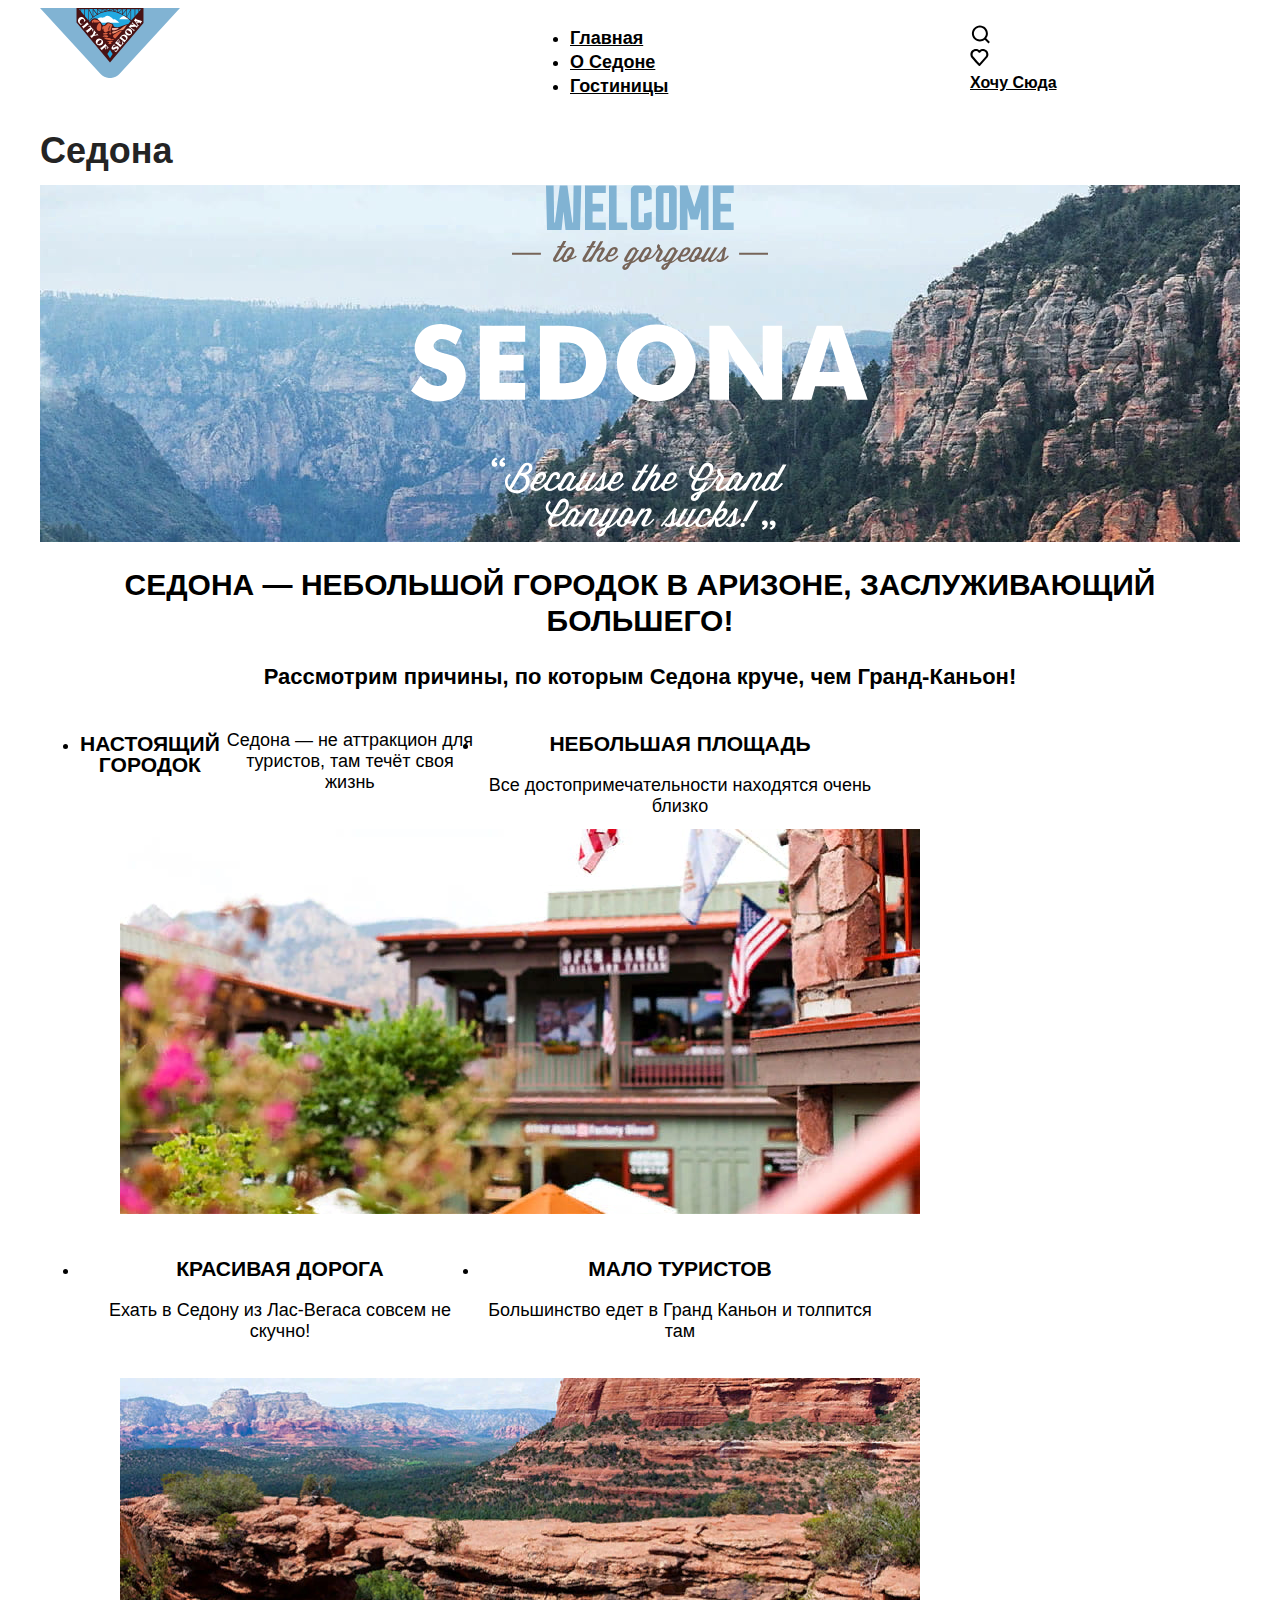
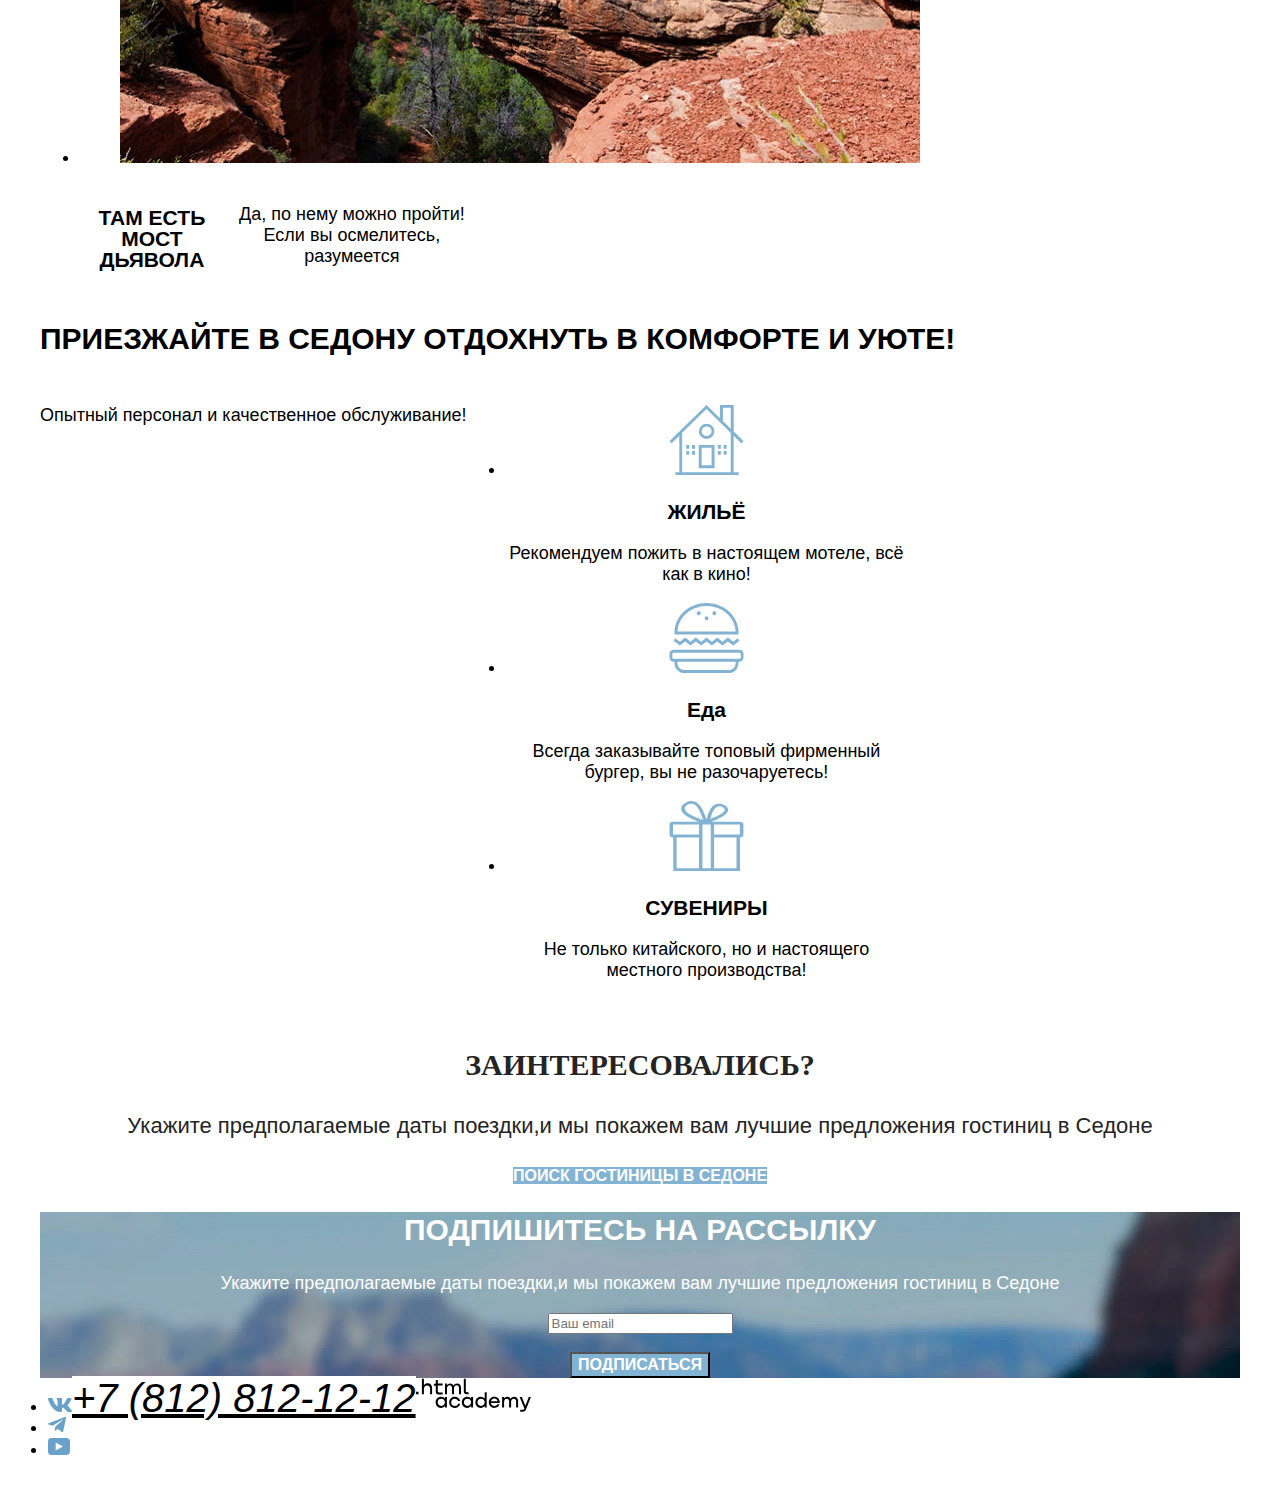
==== commit 69a90611: "сетки всех страниц" ====
--- a/index.html
+++ b/index.html
@@ -23,7 +23,7 @@
             <a class="navigation-link" href="catalog.html">Гостиницы</a>
           </li>
         </ul>
-        <ul class="navigation-list">
+        <ul class="navigation-user">
           <li class="navigation-item">
             <a href="#"><svg width="21" height="20" viewBox="0 0 21 20" fill="none" xmlns="http://www.w3.org/2000/svg">
               <path d="M19.8928 18.0083L16.1928 14.3287C17.1928 13.0359 17.8928 11.3453 17.8928 9.4558C17.8928 5.08011 14.2928 1.5 9.89282 1.5C5.49282 1.5 1.89282 5.17956 1.89282 9.55525C1.89282 13.9309 5.49282 17.511 9.89282 17.511C11.6928 17.511 13.3928 16.9144 14.7928 15.8204L18.4928 19.5L19.8928 18.0083ZM9.89282 15.5221C6.59282 15.5221 3.89282 12.837 3.89282 9.55525C3.89282 6.27348 6.59282 3.5884 9.89282 3.5884C13.1928 3.5884 15.8928 6.27348 15.8928 9.55525C15.8928 12.837 13.1928 15.5221 9.89282 15.5221Z" fill="black"/>
@@ -42,7 +42,8 @@
         </ul>
       </nav>
     </header>
-    <main class="main-index">
+  <main class="main-index">
+    <div class="page-container">
       <h1 class="visually-hidden">Седона</h1>
 
       <section class="welcome">
@@ -130,8 +131,10 @@
             <button class="button" type="submit">Подписаться</button>
           </form>
          </section>
+      </div>
     </main>
     <footer class="page-footer">
+      <div class="page-footer-container">
         <ul class="footer-social-list">
           <li class="footer-social-item">
             <a href="#"><svg width="24" height="14" viewBox="0 0 24 14" fill="none" xmlns="http://www.w3.org/2000/svg">
@@ -166,6 +169,7 @@
           <path d="M98.2 18.7232C96.6 18.7232 95.3 19.5232 94.6 20.7232H94.5C93.9 19.5232 92.7 18.7232 91.1 18.7232C89.7 18.7232 88.6 19.4232 88 20.5232V19.0232H86.1V29.6232H88.1V24.2232C88.1 22.2232 89.1 20.8232 90.7 20.7232C92.2 20.7232 93.1 21.7232 93.1 23.3232V29.6232H95.1V24.0232C95.1 21.6232 96.5 20.7232 97.7 20.7232C99.2 20.7232 100.1 21.7232 100.1 23.3232V29.6232H102.1V23.1232C102.2 20.5232 100.7 18.7232 98.2 18.7232Z" fill="black"/>
           <path d="M109.4 27.8232L105.8 18.9232H103.6L108.4 30.5232C108.1 31.4232 107.7 31.7232 106.7 31.7232H104.2V33.7232H106.7C108.5 33.7232 109.5 32.9232 110.2 31.1232L114.9 18.9232H112.8L109.4 27.8232Z" fill="black"/>
           </svg> </a>
+        </div>
     </footer>
   </body>
 
--- a/styles/styles.css
+++ b/styles/styles.css
@@ -14,7 +14,10 @@
     font-display: swap;
     }
 
+
     body {
+      display: flex;
+      flex-direction: column;
       font-family: "PT Sans", sans-serif;
       font-size: 18px;
       line-height: 21px;
@@ -33,10 +36,21 @@
       text-transform: uppercase;
     }
     .page-header {
-      color: #ffffff;
-      background-color: #ffffff;
-    }
-    .navigation-link {
+
+      color: #ffffff;
+      background-color: #ffffff;
+    }
+
+    .navigation {
+      display: flex;
+      width: 1200px;
+      margin: 0 auto;
+    }
+
+    .navigation-list {
+      margin: 30;
+      padding: 16;
+      width: 360px;
       font-family: "PT Sans" , sans-serif;
       line-height: 24px;
       font-weight: 700;
@@ -44,10 +58,29 @@
       background-color: #ffffff;
       text-transform: capitalize;
     }
-
+    .navigation-user {
+      width: 270px;
+      font-size: 16px;
+      font-family: PT Sans;
+      font-style: normal;
+      font-weight: 700;
+      line-height: 20px;
+      text-transform: uppercase;
+      margin-right: 0 auto;
+
+    }
+    .navigation-logo {
+      margin-right: auto;
+    }
+    .page-container {
+
+      margin: 0 auto;
+      width: 1200px;
+    }
 
 
     .welcome{
+
       text-align: center;
       color: #000000;
       background-color: #ffffff;
@@ -69,6 +102,24 @@
       color: #000000;
       background-color: #ffffff;
     }
+    .advantages-list {
+      display: flex;
+      margin: 0;
+      flex-wrap: wrap;
+    }
+    .advantages-item {
+      width: 400px;
+      margin: 0;
+
+    }
+    .advantages-item-pic {
+      width: 800px;
+    }
+    .advantages-item-wrapper {
+      display: flex;
+      margin: 0;
+
+    }
 
     .advantages-description {
       font-weight: 700;
@@ -81,10 +132,14 @@
     }
 
     .services {
+      display: flex;
+      margin: 0;
       font-family: PT Sans, sans-serif;
       text-align: center;
       color: #000000;
       background-color: #ffffff;
+      width: 1200px;
+      flex-wrap: wrap;
     }
     .services-title {
       font-size: 30px;
@@ -94,6 +149,9 @@
     }
     .services-item-name {
       text-transform: uppercase;
+    }
+    .services-item{
+      width: 400px;
     }
     .services-description {
       font-size: 18px;
@@ -112,6 +170,7 @@
       line-height: 26px;
     }
     .appointment {
+      width: 1200px;
       font-family: PT Sans, sans-serif;
       text-align: center;
       color: #ffffff;
@@ -128,15 +187,23 @@
       text-transform: uppercase;
     }
     .page-footer {
-      color: #000000;
-      background-color: #ffffff;
-    }
+      width: 1200px;
+      color: #000000;
+      background-color: #ffffff;
+    }
+    .page-footer-container {
+      display: flex;
+      width: 1200px;
+      margin: 0 auto;
+    }
+
     .footer-contacts-address-phone {
       color: #000000;
       background-color: #ffffff;
       font-size: 40px;
       line-height: 40px;
       text-transform: uppercase;
+
     }
 
     .page-header {
@@ -214,3 +281,16 @@
   line-height: 36px;
   text-transform: uppercase;
 }
+
+.inner-header-hotels{
+width: 1200px;
+
+
+}
+.hotel-list {
+  display: flex;
+  margin: 10px;
+}
+.pagination {
+
+}
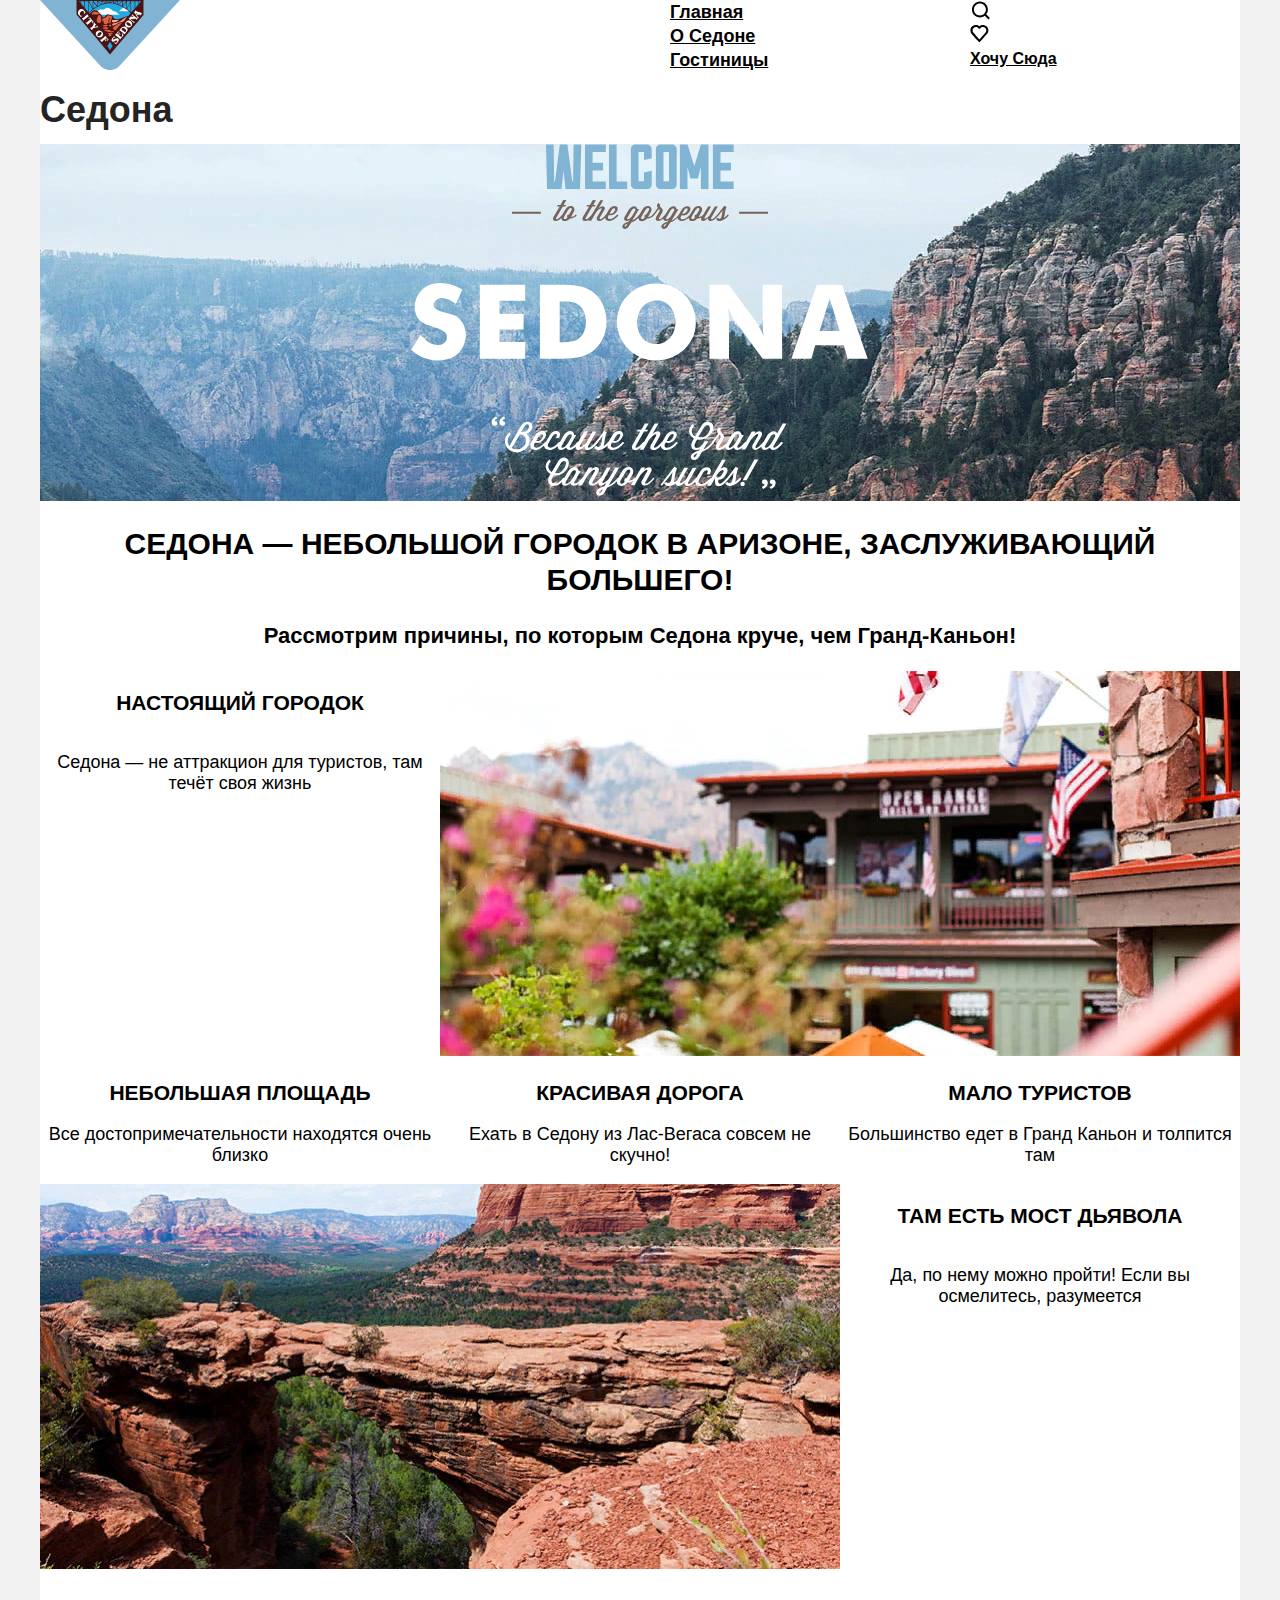
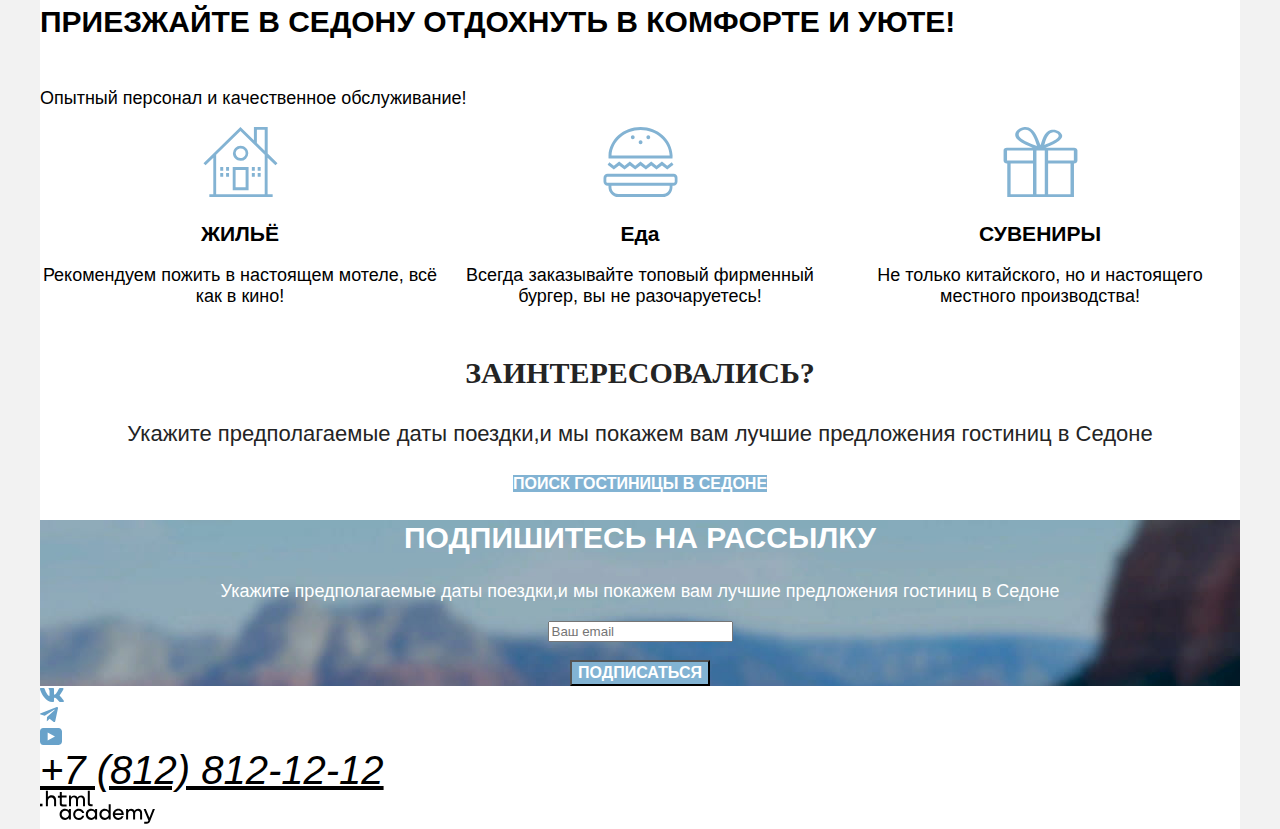
==== commit e4ec7d1f: "Merge pull request #6 from Tatiana2711/master" ====
--- a/index.html
+++ b/index.html
@@ -7,12 +7,13 @@
     <link rel="stylesheet" href="styles/styles.css">
   </head>
 <body>
+  <div class="page-container">
         <header class="page-header">
       <nav class="navigation">
         <a class="navigation-logo">
           <img class="page-header-logo" src="images/logo.svg" width="140" height="70" alt="Логотип Седона">
         </a>
-        <ul class="navigation-list">
+        <ul class="navigation-list list-reset">
           <li class="navigation-item">
             <a class="navigation-link" href="#">Главная</a>
           </li>
@@ -23,7 +24,7 @@
             <a class="navigation-link" href="catalog.html">Гостиницы</a>
           </li>
         </ul>
-        <ul class="navigation-user">
+        <ul class="navigation-user list-reset">
           <li class="navigation-item">
             <a href="#"><svg width="21" height="20" viewBox="0 0 21 20" fill="none" xmlns="http://www.w3.org/2000/svg">
               <path d="M19.8928 18.0083L16.1928 14.3287C17.1928 13.0359 17.8928 11.3453 17.8928 9.4558C17.8928 5.08011 14.2928 1.5 9.89282 1.5C5.49282 1.5 1.89282 5.17956 1.89282 9.55525C1.89282 13.9309 5.49282 17.511 9.89282 17.511C11.6928 17.511 13.3928 16.9144 14.7928 15.8204L18.4928 19.5L19.8928 18.0083ZM9.89282 15.5221C6.59282 15.5221 3.89282 12.837 3.89282 9.55525C3.89282 6.27348 6.59282 3.5884 9.89282 3.5884C13.1928 3.5884 15.8928 6.27348 15.8928 9.55525C15.8928 12.837 13.1928 15.5221 9.89282 15.5221Z" fill="black"/>
@@ -42,8 +43,7 @@
         </ul>
       </nav>
     </header>
-  <main class="main-index">
-    <div class="page-container">
+  <main class=" main-container main-index">
       <h1 class="visually-hidden">Седона</h1>
 
       <section class="welcome">
@@ -55,8 +55,8 @@
       <section class="advantages">
       <h2 class="advantages-title">Седона — небольшой городок в Аризоне, заслуживающий большего!</h2>
       <p class="advantages-description">Рассмотрим причины, по которым Седона круче, чем Гранд-Каньон!</p>
-      <ul class="advantages-list">
-       <li class="advantages-item">
+      <ul class="advantages-list list-reset">
+       <li class="advantages-item advantages-item-full">
         <div class="advantages-item-wrapper">
         <h3 class="advantages-item-name">Настоящий городок</h3>
         <p class="advantages-item-text">Седона — не аттракцион для туристов, там течёт своя жизнь</p>
@@ -77,7 +77,7 @@
             <h3 class="advantages-item-name">Мало туристов</h3>
             <p class="advantages-item-text">Большинство едет в Гранд Каньон и толпится там</p>
           </li>
-          <li class="advantages-item">
+          <li class="advantages-item advantages-item-full">
             <figure class="advantages-item-pic">
               <img src="images/photo-2.jpg" width="800" height="385" alt="Красные скалы Седоны">
             </figure>
@@ -92,7 +92,7 @@
       <section class="services">
         <p class="services-title"><span>Приезжайте в Седону отдохнуть в комфорте и уюте!</span></p>
         <p>Опытный персонал и качественное обслуживание!</p>
-        <ul class="services-list">
+        <ul class="services-list list-reset">
           <li class="services-item">
             <img src="images/house.svg" width="75" height="70" alt="жилье">
             <h3 class="services-item-name">Жильё</h3>
@@ -117,7 +117,7 @@
       <section class="search-hotels">
         <h3 class="appointment-description">Заинтересовались?</h3>
         <p>Укажите предполагаемые даты поездки,и мы покажем вам лучшие предложения гостиниц в Седоне</p>
-          <a class="button" type="submit">Поиск гостиницы в Седоне</a>
+          <a class="button" href="#">Поиск гостиницы в Седоне</a>
       </section>
 
       <section class="appointment">
@@ -135,7 +135,7 @@
     </main>
     <footer class="page-footer">
       <div class="page-footer-container">
-        <ul class="footer-social-list">
+        <ul class="footer-social-list list-reset">
           <li class="footer-social-item">
             <a href="#"><svg width="24" height="14" viewBox="0 0 24 14" fill="none" xmlns="http://www.w3.org/2000/svg">
               <path fill-rule="evenodd" clip-rule="evenodd" d="M23.45 0.948C23.616 0.402 23.45 0 22.655 0H20.03C19.362 0 19.054 0.347 18.887 0.73C18.887 0.73 17.552 3.926 15.661 6.002C15.049 6.604 14.771 6.795 14.437 6.795C14.27 6.795 14.019 6.604 14.019 6.057V0.948C14.019 0.292 13.835 0 13.279 0H9.151C8.734 0 8.483 0.304 8.483 0.593C8.483 1.214 9.429 1.358 9.526 3.106V6.904C9.526 7.737 9.373 7.888 9.039 7.888C8.149 7.888 5.984 4.677 4.699 1.003C4.45 0.288 4.198 0 3.527 0H0.9C0.15 0 0 0.347 0 0.73C0 1.412 0.89 4.8 4.145 9.281C6.315 12.341 9.37 14 12.153 14C13.822 14 14.028 13.632 14.028 12.997V10.684C14.028 9.947 14.186 9.8 14.715 9.8C15.105 9.8 15.772 9.992 17.33 11.467C19.11 13.216 19.403 14 20.405 14H23.03C23.78 14 24.156 13.632 23.94 12.904C23.702 12.18 22.852 11.129 21.725 9.882C21.113 9.172 20.195 8.407 19.916 8.024C19.527 7.533 19.638 7.314 19.916 6.877C19.916 6.877 23.116 2.451 23.449 0.948H23.45Z" fill="#68A2CA"/>
@@ -169,8 +169,8 @@
           <path d="M98.2 18.7232C96.6 18.7232 95.3 19.5232 94.6 20.7232H94.5C93.9 19.5232 92.7 18.7232 91.1 18.7232C89.7 18.7232 88.6 19.4232 88 20.5232V19.0232H86.1V29.6232H88.1V24.2232C88.1 22.2232 89.1 20.8232 90.7 20.7232C92.2 20.7232 93.1 21.7232 93.1 23.3232V29.6232H95.1V24.0232C95.1 21.6232 96.5 20.7232 97.7 20.7232C99.2 20.7232 100.1 21.7232 100.1 23.3232V29.6232H102.1V23.1232C102.2 20.5232 100.7 18.7232 98.2 18.7232Z" fill="black"/>
           <path d="M109.4 27.8232L105.8 18.9232H103.6L108.4 30.5232C108.1 31.4232 107.7 31.7232 106.7 31.7232H104.2V33.7232H106.7C108.5 33.7232 109.5 32.9232 110.2 31.1232L114.9 18.9232H112.8L109.4 27.8232Z" fill="black"/>
           </svg> </a>
-        </div>
     </footer>
+  </div>
   </body>
 
 </html>
--- a/styles/styles.css
+++ b/styles/styles.css
@@ -14,6 +14,9 @@
     font-display: swap;
     }
 
+    html {
+      height: 100%;
+    }
 
     body {
       display: flex;
@@ -21,8 +24,11 @@
       font-family: "PT Sans", sans-serif;
       font-size: 18px;
       line-height: 21px;
-      background-color: #fff;
+      background-color: #f2f2f2;
       color: #242424;
+      width: 1200px;
+      margin: 0 auto;
+      min-height: 100%;
     }
     .button {
       font-family: inherit;
@@ -43,14 +49,14 @@
 
     .navigation {
       display: flex;
-      width: 1200px;
       margin: 0 auto;
     }
 
     .navigation-list {
-      margin: 30;
-      padding: 16;
-      width: 360px;
+      margin: 30px;
+      padding: 16px;
+      min-width: 300px;
+      max-width: 340px;
       font-family: "PT Sans" , sans-serif;
       line-height: 24px;
       font-weight: 700;
@@ -66,21 +72,21 @@
       font-weight: 700;
       line-height: 20px;
       text-transform: uppercase;
-      margin-right: 0 auto;
+      margin-left: auto;
 
     }
     .navigation-logo {
       margin-right: auto;
     }
     .page-container {
-
+      background-color: #ffffff;
       margin: 0 auto;
       width: 1200px;
     }
-
-
-    .welcome{
-
+    .main-container {
+      flex-grow: 1;
+    }
+    .welcome {
       text-align: center;
       color: #000000;
       background-color: #ffffff;
@@ -105,6 +111,8 @@
     .advantages-list {
       display: flex;
       margin: 0;
+      padding: 0;
+      list-style: none;
       flex-wrap: wrap;
     }
     .advantages-item {
@@ -114,10 +122,19 @@
     }
     .advantages-item-pic {
       width: 800px;
-    }
+      margin: 0;
+    }
+    .advantages-item.advantages-item-full {
+      width: 100%;
+      display: flex;
+
+    }
+
     .advantages-item-wrapper {
       display: flex;
       margin: 0;
+      width: 400px;
+      flex-direction: column;
 
     }
 
@@ -138,8 +155,13 @@
       text-align: center;
       color: #000000;
       background-color: #ffffff;
-      width: 1200px;
       flex-wrap: wrap;
+    }
+    .services-list {
+      display: flex;
+      list-style: none;
+      margin: 0;
+      padding: 0;
     }
     .services-title {
       font-size: 30px;
@@ -191,11 +213,7 @@
       color: #000000;
       background-color: #ffffff;
     }
-    .page-footer-container {
-      display: flex;
-      width: 1200px;
-      margin: 0 auto;
-    }
+
 
     .footer-contacts-address-phone {
       color: #000000;
@@ -203,9 +221,12 @@
       font-size: 40px;
       line-height: 40px;
       text-transform: uppercase;
-
-    }
-
+    }
+    .list-reset {
+      list-style: none;
+      margin: 0;
+      padding: 0;
+    }
     .page-header {
       color: #ffffff;
       background-color: #ffffff;
@@ -232,6 +253,9 @@
       color: #000000;
       font-size: 18px;
       background-color: #ffffff;
+    }
+    .catalog-filter {
+      display: flex;
     }
     .catalog-products-title {
       font-family: "PT Sans" , sans-serif;
@@ -289,8 +313,13 @@
 }
 .hotel-list {
   display: flex;
+  flex-wrap: wrap;
+  display: flex;
   margin: 10px;
 }
+.hotel-card{
+width: 340px;
+}
 .pagination {
 
 }
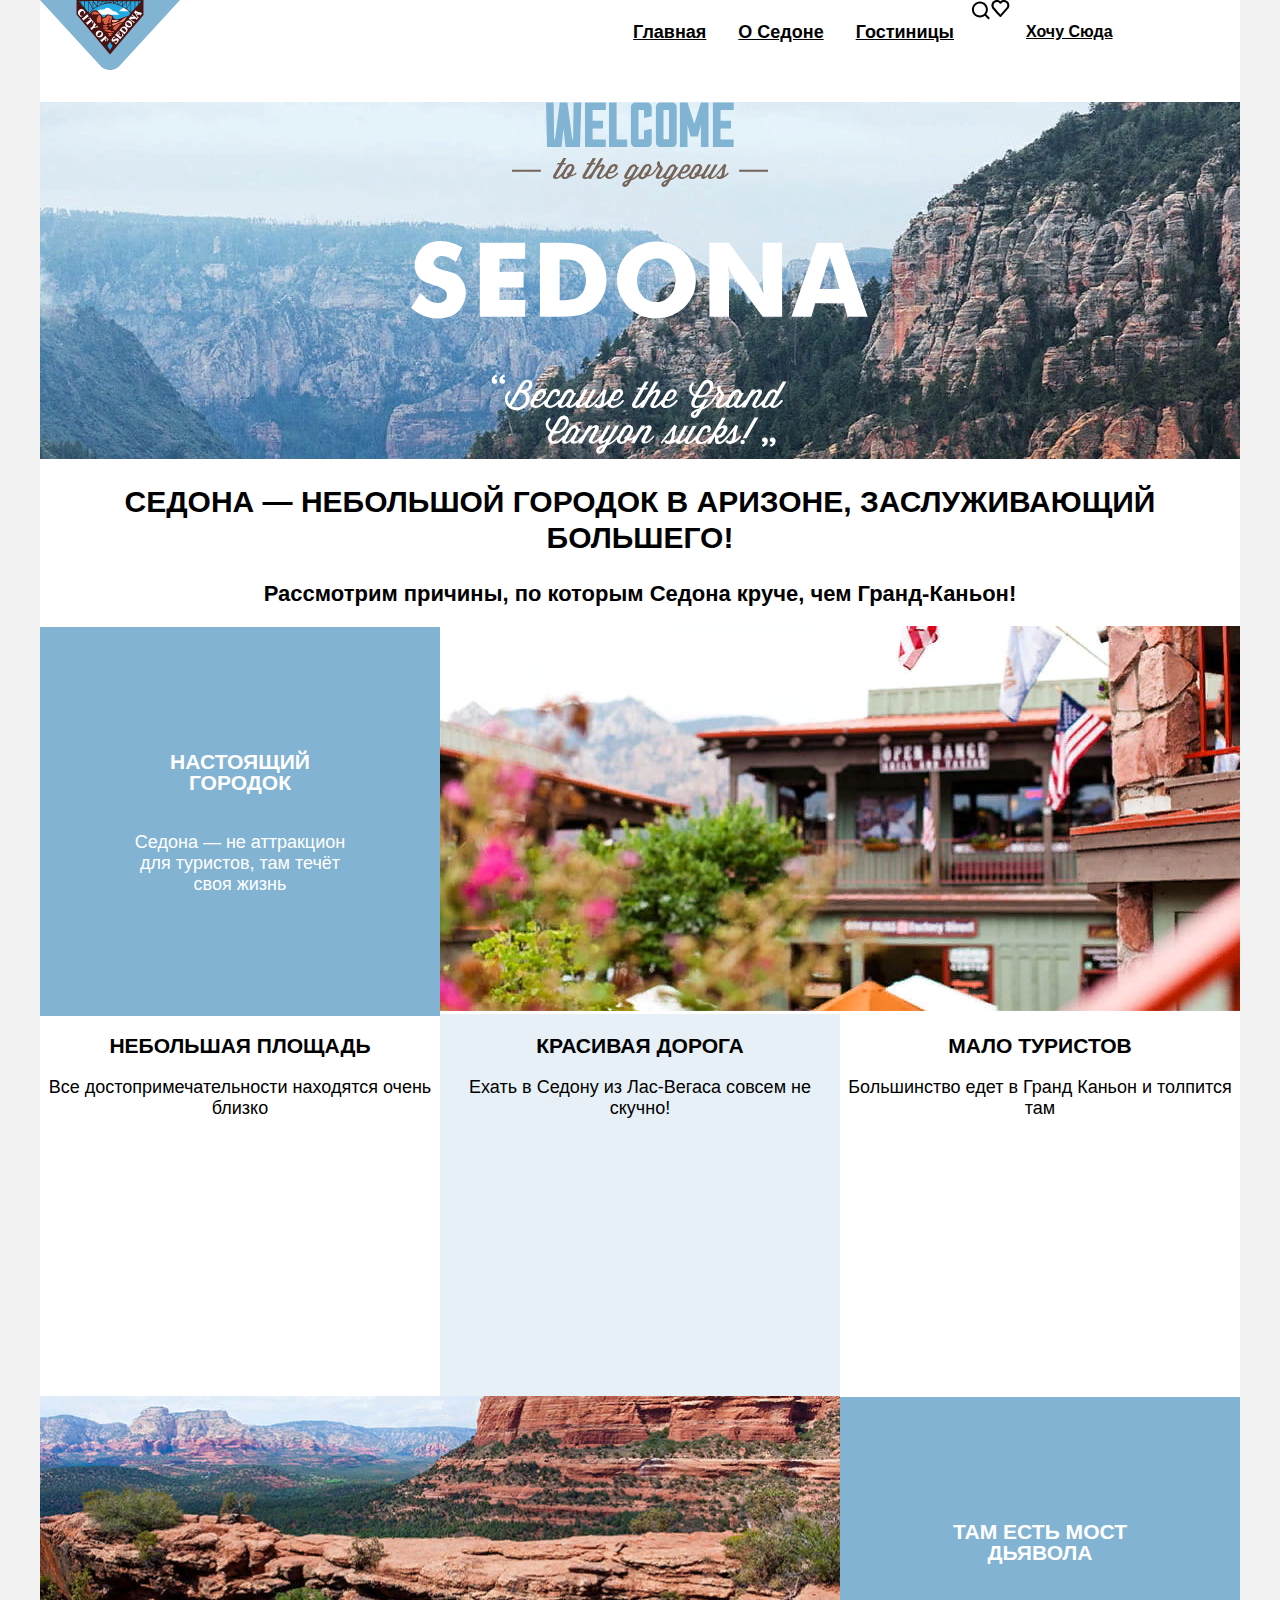
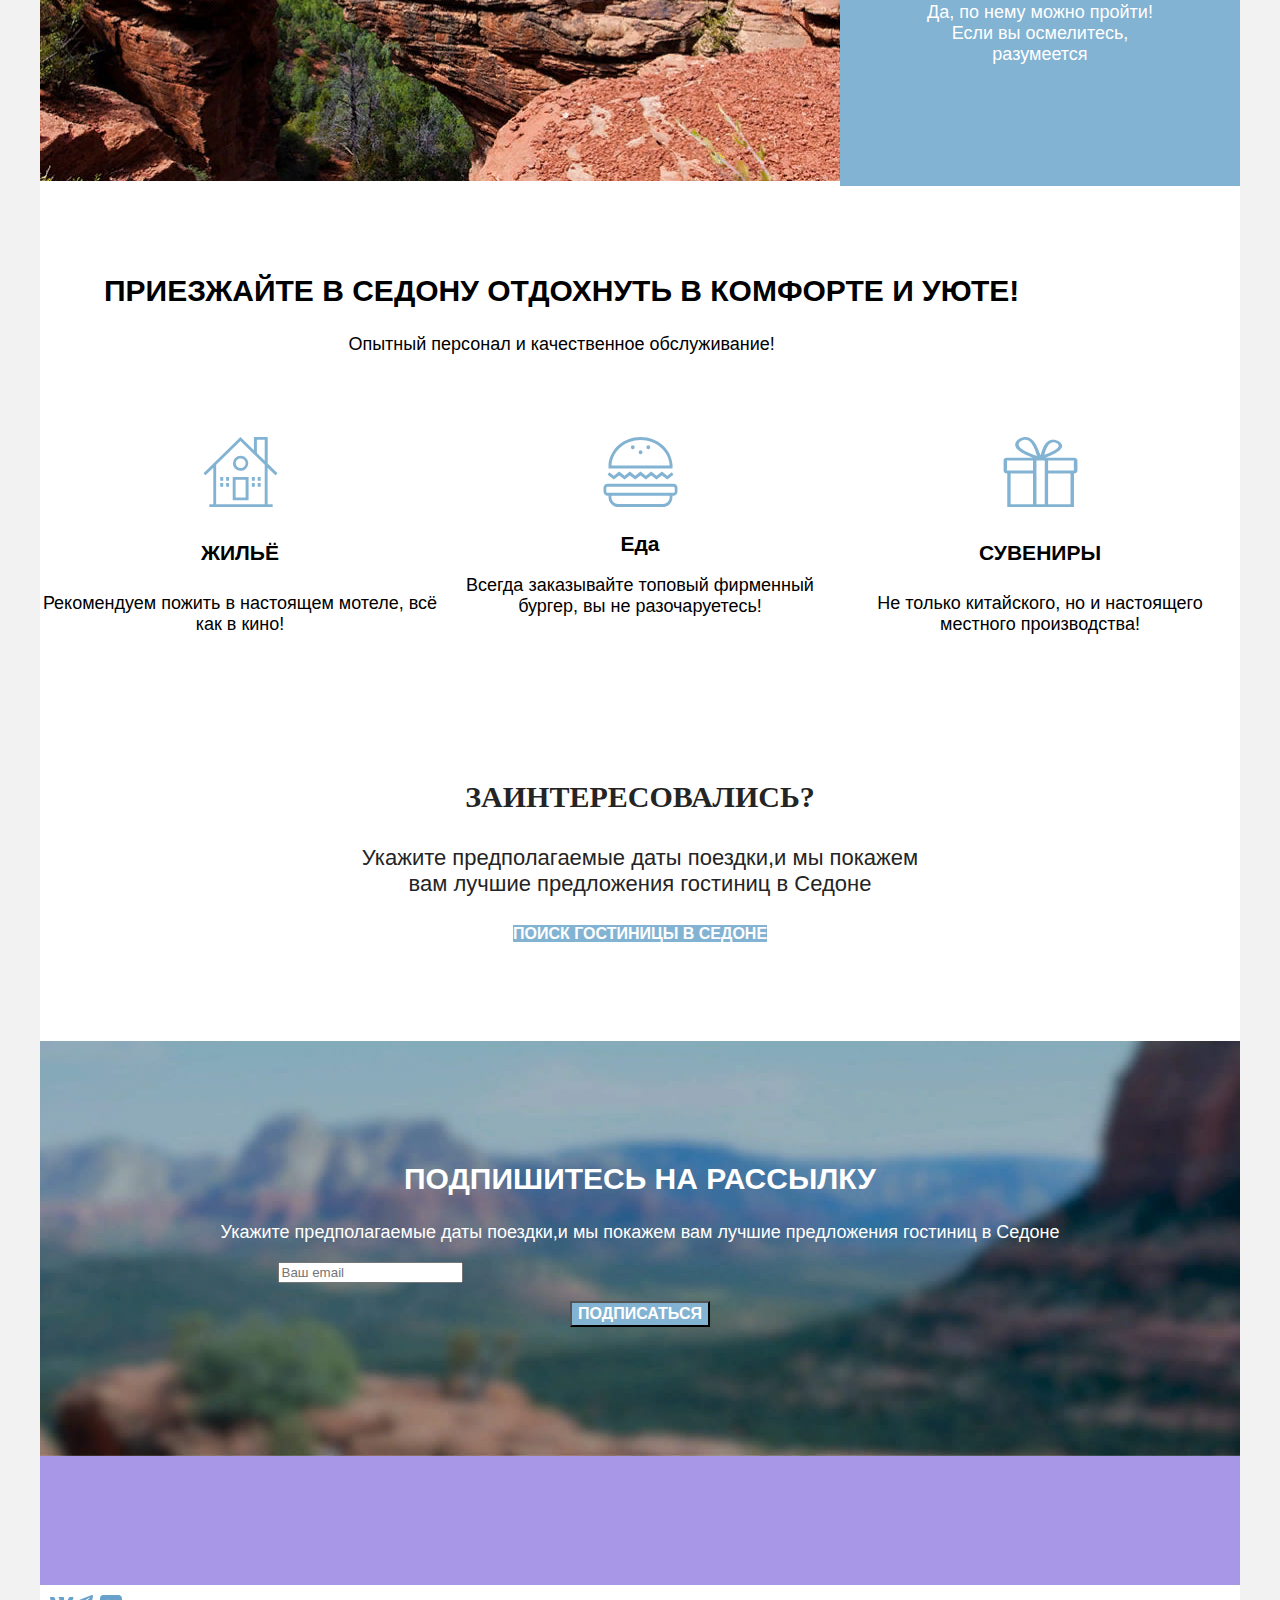
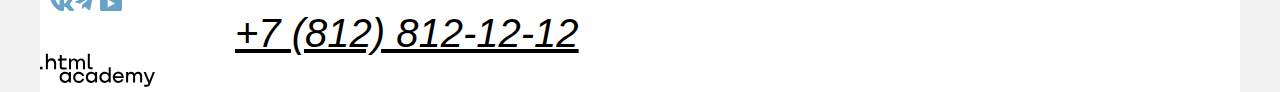
==== commit 47f611ba: "Делает сетки каталога" ====
--- a/index.html
+++ b/index.html
@@ -69,7 +69,7 @@
           <h3 class="advantages-item-name">Небольшая площадь</h3>
           <p class="advantages-item-text">Все достопримечательности находятся очень близко</p>
         </li>
-          <li class="advantages-item">
+          <li class="advantages-item advantages-item-item">
             <h3 class="advantages-item-name">Красивая дорога</h3>
             <p class="advantages-item-text">Ехать в Седону из Лас-Вегаса совсем не скучно!</p>
           </li>
@@ -90,8 +90,10 @@
       </section>
 
       <section class="services">
-        <p class="services-title"><span>Приезжайте в Седону отдохнуть в комфорте и уюте!</span></p>
+        <div class="marketing">
+        <h2 class="services-title">Приезжайте в Седону отдохнуть в комфорте и уюте!</h2>
         <p>Опытный персонал и качественное обслуживание!</p>
+        </div>
         <ul class="services-list list-reset">
           <li class="services-item">
             <img src="images/house.svg" width="75" height="70" alt="жилье">
--- a/styles/styles.css
+++ b/styles/styles.css
@@ -4,279 +4,431 @@
   font-weight: 400;
   src: url("../fonts/pt-sans-regular.woff2") format("woff2");
   font-display: swap;
+}
+
+@font-face {
+  font-family: "PT Sans";
+  font-style: normal;
+  font-weight: 700;
+  src: url("../fonts/pt-sans-bold.woff2") format("woff2");
+  font-display: swap;
+}
+* {
+  box-sizing: border-box;
+}
+html {
+  height: 100%;
+}
+
+body {
+  display: flex;
+  flex-direction: column;
+  font-family: "PT Sans", sans-serif;
+  font-size: 18px;
+  line-height: 21px;
+  background-color: #f2f2f2;
+  color: #242424;
+  width: 1200px;
+  margin: 0 auto;
+  min-height: 100%;
+}
+
+.visually-hidden {
+  position: absolute;
+  width: 1px;
+  height: 1px;
+  margin: -1px;
+  padding: 0;
+  border: 0;
+  clip: rect(0 0 0 0);
+  overflow: hidden;
+}
+
+.button {
+  font-family: inherit;
+  font-size: 16px;
+  line-height: 20px;
+  font-weight: 700;
+  text-align: center;
+  color: #ffffff;
+  background-color: #82B3D3;
+  text-decoration: none;
+  text-transform: uppercase;
+}
+
+.page-container {
+  background-color: #ffffff;
+  margin: 0 auto;
+  width: 1200px;
+}
+
+.main-container {
+  flex-grow: 1;
+  margin: 0;
+  padding: 0;
+}
+
+.page-header {
+  color: #ffffff;
+  background-color: #ffffff;
+}
+
+.navigation {
+  display: flex;
+  margin: 0 auto;
+}
+
+.navigation-logo {
+  margin-right: auto;
+}
+
+.navigation-list {
+  display: flex;
+  flex-wrap: wrap;
+  margin: 0;
+  padding: 0;
+  min-width: 300px;
+  max-width: 450px;
+  font-family: "PT Sans", sans-serif;
+  line-height: 24px;
+  font-weight: 700;
+  color: #000000;
+  background-color: #ffffff;
+  text-transform: capitalize;
+
+}
+
+.navigation-link {
+  display: block;
+  font-family: "PT Sans", sans-serif;
+  line-height: 24px;
+  font-weight: 700;
+  color: #000000;
+  background-color: #ffffff;
+  text-transform: capitalize;
+  padding: 20px 16px;
+}
+
+.navigation-user {
+  display: flex;
+  padding: 22px 12px;
+  width: 270px;
+  font-size: 16px;
+  font-family: PT Sans;
+  font-style: normal;
+  font-weight: 700;
+  line-height: 20px;
+  text-transform: uppercase;
+  margin-left: auto;
+}
+
+.navigation-user .navigation-link {
+  min-width: 44px;
+  min-height: 84px;
+}
+
+.welcome {
+  text-align: center;
+  color: #000000;
+  background-color: #ffffff;
+  background-image: url("../images/general-images-1.jpg");
+  background-size: 100% auto;
+  background-repeat: no-repeat;
+}
+
+.advantages-title {
+  font-family: "PT Sans", sans-serif;
+  font-size: 30px;
+  font-weight: 700;
+  line-height: 36px;
+  text-transform: uppercase;
+  text-align: center;
+}
+
+.advantages {
+  font-family: "PT Sans", sans-serif;
+  text-align: center;
+  color: #000000;
+  background-color: #ffffff;
+}
+
+.advantages-list {
+  display: flex;
+  margin: 0;
+  padding: 0;
+  list-style: none;
+  flex-wrap: wrap;
+}
+
+.advantages-item {
+  justify-content: center;
+  width: 400px;
+  height: 385px;
+  margin: 0;
+  padding: 0;
+  align-items: center;
+}
+
+.advantages-item.advantages-item-item {
+  background: rgba(131, 179, 211, 0.20);
+  justify-content: center;
+}
+
+.advantages-item-pic {
+  width: 800px;
+  margin: 0;
+}
+
+.advantages-item.advantages-item-full {
+  width: 100%;
+  display: flex;
+  padding: 0;
+}
+
+.advantages-item-wrapper {
+  display: flex;
+  margin: 0;
+  flex-direction: column;
+  padding: 103px 85px;
+  background-color: #82B3D3;
+  color: #ffffff;
+}
+
+.advantages-description {
+  font-weight: 700;
+  color: #000000;
+  line-height: 26px;
+  font-size: 22px;
+}
+
+.advantages-item-name {
+
+  text-transform: uppercase;
+}
+
+.marketing {
+  display: block;
+  justify-content: center;
+  padding: 64px;
+  margin: 0;
+}
+
+.services {
+  display: flex;
+  margin: 0;
+  font-family: PT Sans, sans-serif;
+  text-align: center;
+  color: #000000;
+  background-color: #ffffff;
+  flex-wrap: wrap;
+}
+
+.services-list {
+  display: flex;
+  flex-wrap: wrap;
+  list-style: none;
+  margin: 0;
+  padding: 0;
+}
+
+.services-title {
+  font-size: 30px;
+  font-weight: 700;
+  line-height: 36px;
+  text-transform: uppercase;
+}
+
+.services-item-name {
+  text-transform: uppercase;
+  margin: 30px;
+}
+
+.services-item {
+  width: 400px;
+  margin: 0;
+}
+
+.services-description {
+  font-size: 18px;
+  line-height: 21px;
+}
+
+.appointment-description {
+  font-size: 30px;
+  font-family: PT Sans;
+  font-weight: 700;
+  line-height: 36px;
+  text-transform: uppercase;
+}
+
+.search-hotels {
+  text-align: center;
+  font-size: 22px;
+  line-height: 26px;
+  padding: 96px 304px;
+}
+
+.appointment {
+  padding: 96px 104px 258px;
+  width: 1200px;
+  font-family: PT Sans, sans-serif;
+  text-align: center;
+  color: #ffffff;
+  background-color: #a896e7;
+  background-image: url("../images/background-images-1.jpg");
+  background-size: 100%;
+  background-repeat: no-repeat;
+  min-width: 400px;
+}
+
+.appointment-title {
+  color: #ffffff;
+  font-size: 30px;
+  font-weight: 700;
+  line-height: 36px;
+  text-transform: uppercase;
+}
+
+.page-footer {
+  width: 1200px;
+  color: #000000;
+  background-color: #ffffff;
+}
+
+.footer-contacts-address-phone {
+  color: #000000;
+  background-color: #ffffff;
+  font-size: 40px;
+  line-height: 40px;
+  text-transform: uppercase;
+  padding-left: 195px;
+  padding-right: 195px;
+}
+
+.footer-social-list {
+  display: flex;
+  flex-wrap: wrap;
+  margin: 0;
+  padding: 10px;
+}
+
+.footer-social-item {
+  width: 25px;
+  height: 15px;
+  padding: 10px;
+  margin-bottom: 8px;
+}
+
+.footer-social-item:nth-child(3n) {
+  margin-right: 0;
+}
+
+.list-reset {
+  list-style: none;
+  margin: 0;
+  padding: 0;
+}
+
+.page-header {
+  color: #ffffff;
+  background-color: #ffffff;
+}
+
+.inner-header-hotels {
+  font-family: "PT Sans", sans-serif;
+  color: #ffffff;
+  background-color: #000000;
+  background-image: url("../images/background-images-2.jpg");
+  background-size: 100% auto;
+  background-repeat: no-repeat;
+  padding: 35px 70px;
+}
+
+.main-inner {
+  padding: 0;
+  margin: 0;
+}
+
+.inner-header-title {
+  padding: 35px;
+  font-size: 60px;
+}
+
+.breadcrumbs {
+  display: flex;
+  margin: 0;
+  padding: 0;
+  list-style-type: none;
+}
+.breadcrumbs-link {
+  margin-right: 30px;
+  margin-bottom: 40px;
+}
+.catalog-products {
+  margin: 70px 50px;
+  font-family: "PT Sans", sans-serif;
+  color: #000000;
+  font-size: 18px;
+  background-color: #ffffff;
+}
+
+.catalog-filter {
+display: flex;
+}
+.sorting-container {
+  display: flex;
+  width: 1060px;
+
+  margin-bottom: 40;
+  padding: 16px;
+  color: #000000;
+  background-color: #ffffff;
   }
-
-  @font-face {
-    font-family: "PT Sans";
-    font-style: normal;
-    font-weight: 700;
-    src: url("../fonts/pt-sans-bold.woff2") format("woff2");
-    font-display: swap;
-    }
-
-    html {
-      height: 100%;
-    }
-
-    body {
-      display: flex;
-      flex-direction: column;
-      font-family: "PT Sans", sans-serif;
-      font-size: 18px;
-      line-height: 21px;
-      background-color: #f2f2f2;
-      color: #242424;
-      width: 1200px;
-      margin: 0 auto;
-      min-height: 100%;
-    }
-    .button {
-      font-family: inherit;
-      font-size: 16px;
-      line-height: 20px;
-      font-weight: 700;
-      text-align: center;
-      color: #ffffff;
-      background-color: #82B3D3;
-      text-decoration: none;
-      text-transform: uppercase;
-    }
-    .page-header {
-
-      color: #ffffff;
-      background-color: #ffffff;
-    }
-
-    .navigation {
-      display: flex;
-      margin: 0 auto;
-    }
-
-    .navigation-list {
-      margin: 30px;
-      padding: 16px;
-      min-width: 300px;
-      max-width: 340px;
-      font-family: "PT Sans" , sans-serif;
-      line-height: 24px;
-      font-weight: 700;
-      color: #000000;
-      background-color: #ffffff;
-      text-transform: capitalize;
-    }
-    .navigation-user {
-      width: 270px;
-      font-size: 16px;
-      font-family: PT Sans;
-      font-style: normal;
-      font-weight: 700;
-      line-height: 20px;
-      text-transform: uppercase;
-      margin-left: auto;
-
-    }
-    .navigation-logo {
-      margin-right: auto;
-    }
-    .page-container {
-      background-color: #ffffff;
-      margin: 0 auto;
-      width: 1200px;
-    }
-    .main-container {
-      flex-grow: 1;
-    }
-    .welcome {
-      text-align: center;
-      color: #000000;
-      background-color: #ffffff;
-      background-image: url("../images/general-images-1.jpg");
-      background-size: 100% auto;
-      background-repeat: no-repeat;
-    }
-    .advantages-title {
-      font-family: "PT Sans", sans-serif;
-      font-size: 30px;
-      font-weight: 700;
-      line-height: 36px;
-      text-transform: uppercase;
-      text-align: center;
-    }
-    .advantages {
-      font-family: "PT Sans", sans-serif;
-      text-align: center;
-      color: #000000;
-      background-color: #ffffff;
-    }
-    .advantages-list {
-      display: flex;
-      margin: 0;
-      padding: 0;
-      list-style: none;
-      flex-wrap: wrap;
-    }
-    .advantages-item {
-      width: 400px;
-      margin: 0;
-
-    }
-    .advantages-item-pic {
-      width: 800px;
-      margin: 0;
-    }
-    .advantages-item.advantages-item-full {
-      width: 100%;
-      display: flex;
-
-    }
-
-    .advantages-item-wrapper {
-      display: flex;
-      margin: 0;
-      width: 400px;
-      flex-direction: column;
-
-    }
-
-    .advantages-description {
-      font-weight: 700;
-      color: #000000;
-      line-height: 26px;
-      font-size: 22px;
-    }
-    .advantages-item-name {
-      text-transform: uppercase;
-    }
-
-    .services {
-      display: flex;
-      margin: 0;
-      font-family: PT Sans, sans-serif;
-      text-align: center;
-      color: #000000;
-      background-color: #ffffff;
-      flex-wrap: wrap;
-    }
-    .services-list {
-      display: flex;
-      list-style: none;
-      margin: 0;
-      padding: 0;
-    }
-    .services-title {
-      font-size: 30px;
-      font-weight: 700;
-      line-height: 36px;
-      text-transform: uppercase;
-    }
-    .services-item-name {
-      text-transform: uppercase;
-    }
-    .services-item{
-      width: 400px;
-    }
-    .services-description {
-      font-size: 18px;
-      line-height: 21px;
-    }
-    .appointment-description {
-      font-size: 30px;
-      font-family: PT Sans;
-      font-weight: 700;
-      line-height: 36px;
-      text-transform: uppercase;
-    }
-    .search-hotels {
-      text-align: center;
-      font-size: 22px;
-      line-height: 26px;
-    }
-    .appointment {
-      width: 1200px;
-      font-family: PT Sans, sans-serif;
-      text-align: center;
-      color: #ffffff;
-      background-color: #a896e7;
-      background-image: url("../images/background-images-1.jpg");
-      background-size: 100%;
-      background-repeat: no-repeat;
-    }
-    .appointment-title {
-      color: #ffffff;
-      font-size: 30px;
-      font-weight: 700;
-      line-height: 36px;
-      text-transform: uppercase;
-    }
-    .page-footer {
-      width: 1200px;
-      color: #000000;
-      background-color: #ffffff;
-    }
-
-
-    .footer-contacts-address-phone {
-      color: #000000;
-      background-color: #ffffff;
-      font-size: 40px;
-      line-height: 40px;
-      text-transform: uppercase;
-    }
-    .list-reset {
-      list-style: none;
-      margin: 0;
-      padding: 0;
-    }
-    .page-header {
-      color: #ffffff;
-      background-color: #ffffff;
-    }
-    .navigation-link {
-      font-family: "PT Sans" , sans-serif;
-      line-height: 24px;
-      font-weight: 700;
-      color: #000000;
-      background-color: #ffffff;
-      text-transform: capitalize;
-    }
-
-    .inner-header-hotels {
-      font-family: "PT Sans" , sans-serif;
-      color: #ffffff;
-      background-color: #000000;
-      background-image: url("../images/background-images-2.jpg");
-      background-size: 100% auto;
-      background-repeat: no-repeat;
-    }
-    .catalog-products {
-      font-family: "PT Sans" , sans-serif;
-      color: #000000;
-      font-size: 18px;
-      background-color: #ffffff;
-    }
-    .catalog-filter {
-      display: flex;
-    }
-    .catalog-products-title {
-      font-family: "PT Sans" , sans-serif;
-      font-size: 30px;
-      font-style: normal;
-      font-weight: 700;
-      line-height: 36px;
-      text-transform: uppercase;
-    }
-   .hotel-list-title {
-    font-family: "PT Sans" , sans-serif;
-    font-size: 24px;
-    font-style: normal;
-    font-weight: 700;
-    line-height: 28px;
+  .sorting-container-button {
+    width: 48px;
+    height: 48px;
+    margin-left: 70px;
   }
-  .pagination {
-  background-color: #ffffff;
-
-}
-.pagination-button  {
+  .select-control {
+
+  }
+.catalog-products-title {
+  font-family: "PT Sans", sans-serif;
+  font-size: 30px;
+  font-style: normal;
+  font-weight: 700;
+  line-height: 36px;
+  text-transform: uppercase;
+}
+.hotel-list {
+  display: flex;
+  flex-wrap: wrap;
+}
+.hotel-list-title {
+  font-family: "PT Sans", sans-serif;
+  font-size: 24px;
+  font-style: normal;
+  font-weight: 700;
+  line-height: 28px;
+}
+.hotel-card {
+  width: 340px;
+}
+.pagination {
+  display: flex;
+  background-color: #ffffff;
+  margin: 0;
+  padding: 0;
+  list-style-type: none;
+}
+.pagination-button {
+  display: block;
+  width: 60px;
+  height: 60px;
+  padding: 12px;
+
+  align-content: center;
+  justify-content: center;
   font-size: 20px;
   font-style: normal;
   font-weight: 700;
@@ -284,19 +436,29 @@
   text-transform: uppercase;
   color: #ffffff;
   background-color: #82B3D3;
-}
-
+  text-decoration: none;
+}
+.pagination-item:not(:last-child) {
+  margin-right: 8px;
+}
 .pagination-current {
   color: #000000;
   background-color: #F2F2F2;
 }
-
-
 .catalog-appointment {
-  font-family: "PT Sans" , sans-serif;
-  color: #000000;
-  background-color: #ffffff;
-
+  display: block;
+  justify-content: center;
+  padding: 96px 258px;
+  margin: 0;
+  font-family: "PT Sans", sans-serif;
+  color: #000000;
+  background-color: #ffffff;
+}
+.catalog-appointment-form {
+  display: flex;
+}
+.appointment-form-date {
+  width: 452px;
 }
 .catalog-appointment-title {
   font-size: 30px;
@@ -305,21 +467,6 @@
   line-height: 36px;
   text-transform: uppercase;
 }
-
-.inner-header-hotels{
-width: 1200px;
-
-
-}
-.hotel-list {
-  display: flex;
-  flex-wrap: wrap;
-  display: flex;
-  margin: 10px;
-}
-.hotel-card{
-width: 340px;
-}
-.pagination {
-
-}
+.inner-header-hotels {
+  width: 1200px;
+}
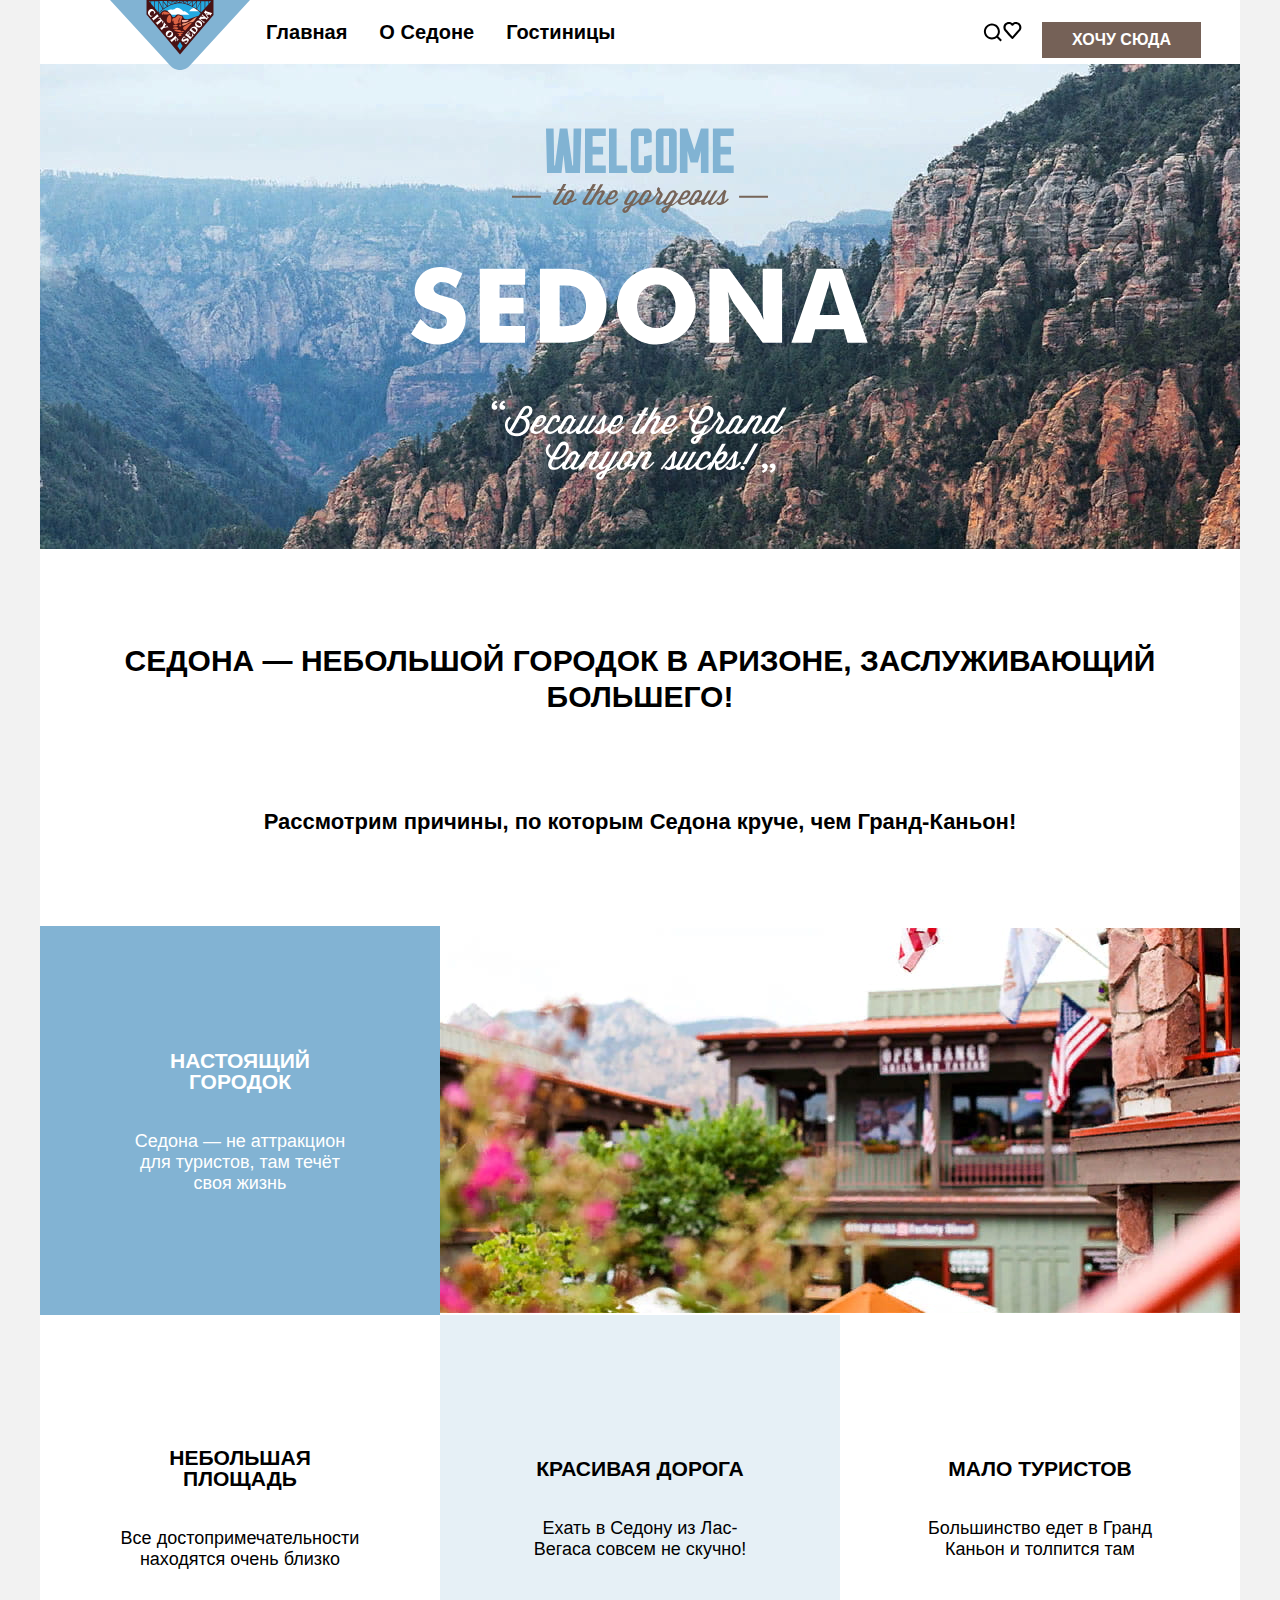
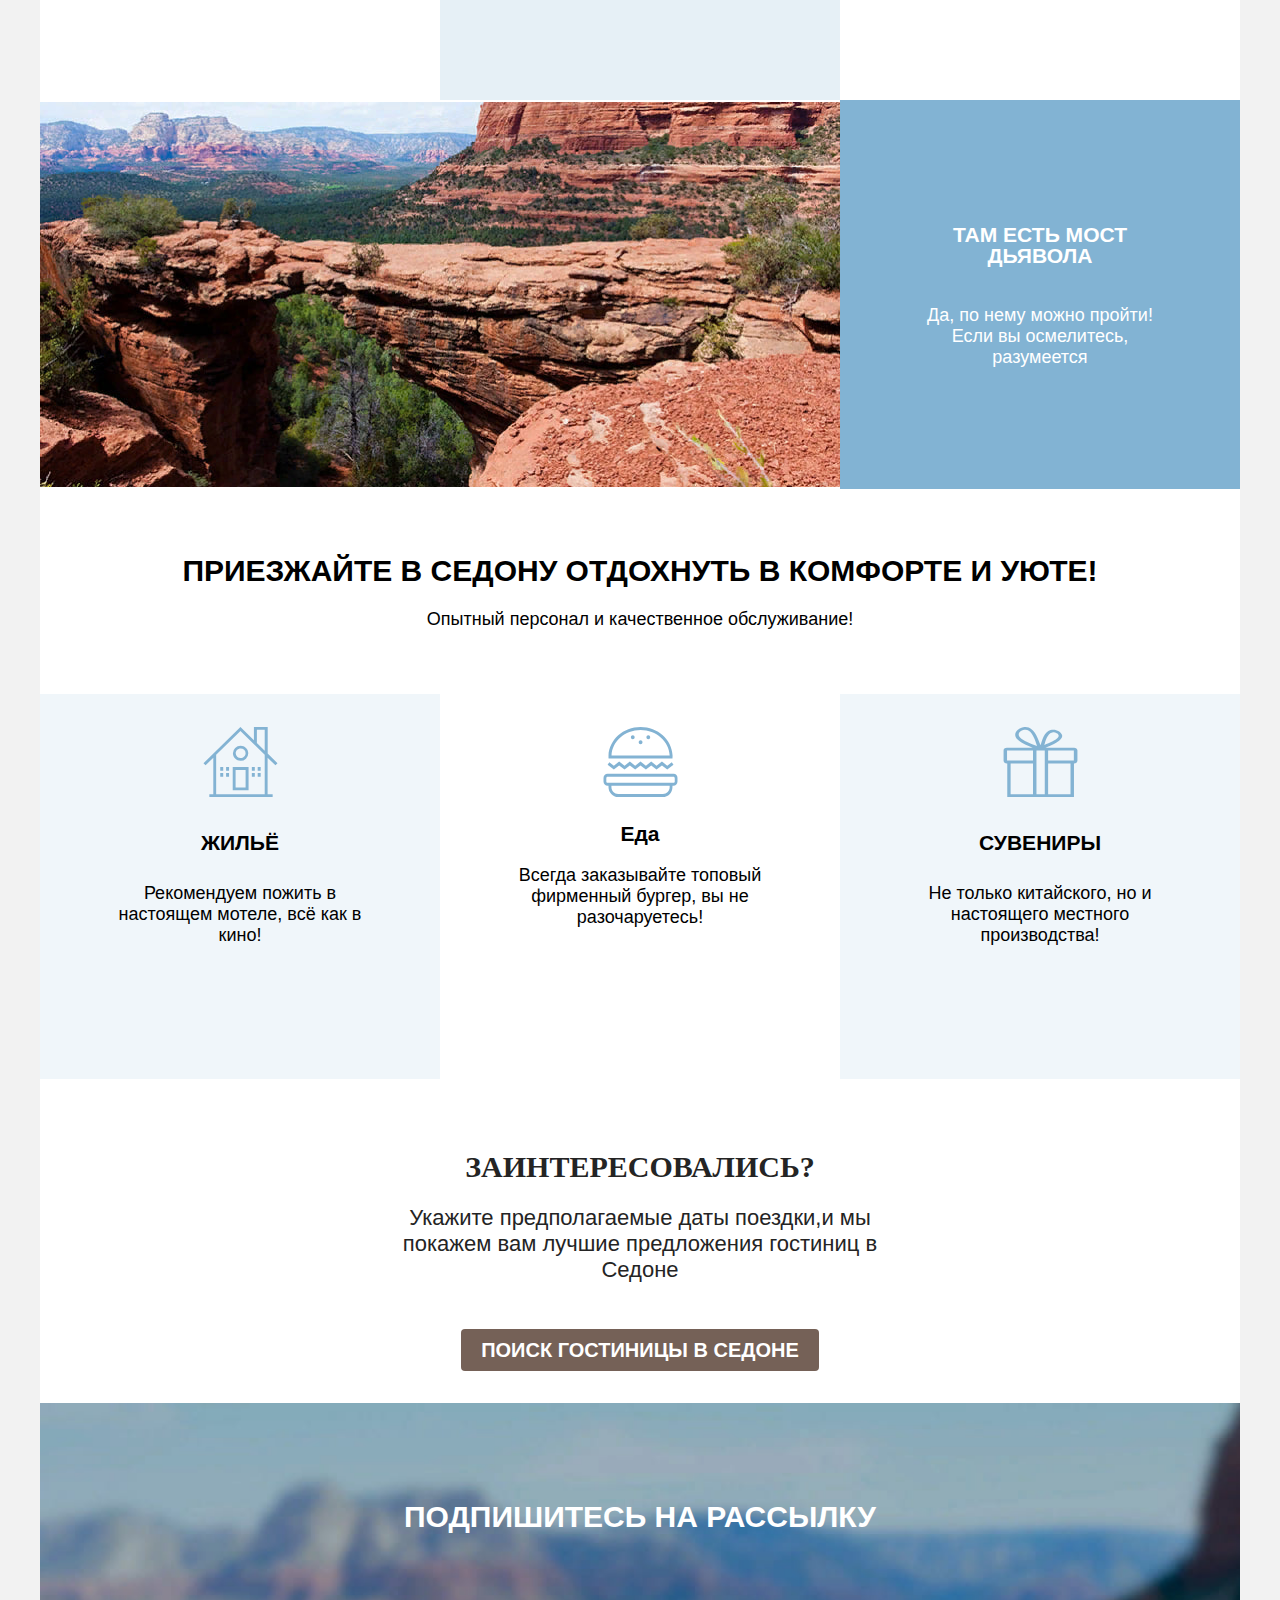
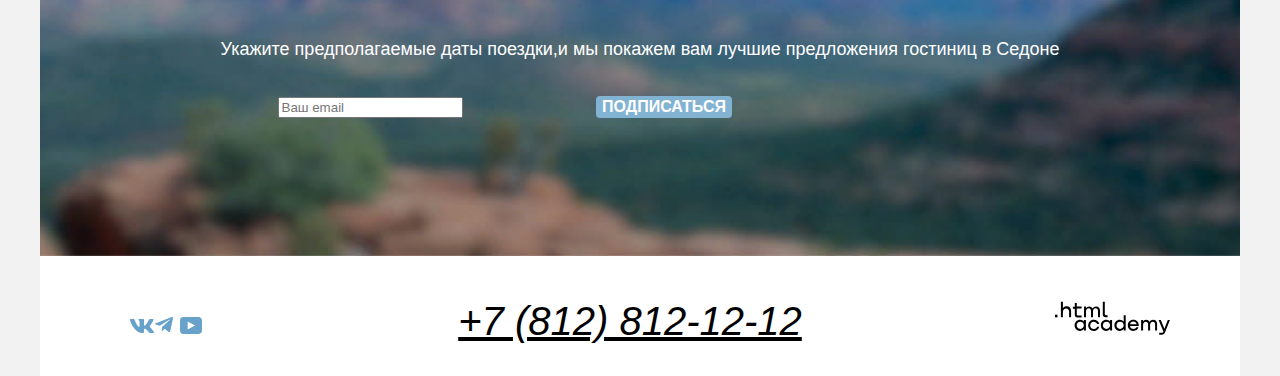
==== commit 9080f391: "Merge pull request #8 from Tatiana2711/master" ====
--- a/index.html
+++ b/index.html
@@ -26,19 +26,19 @@
         </ul>
         <ul class="navigation-user list-reset">
           <li class="navigation-item">
-            <a href="#"><svg width="21" height="20" viewBox="0 0 21 20" fill="none" xmlns="http://www.w3.org/2000/svg">
+            <a class="search" href="#"><svg width="21" height="20" viewBox="0 0 21 20" fill="none" xmlns="http://www.w3.org/2000/svg">
               <path d="M19.8928 18.0083L16.1928 14.3287C17.1928 13.0359 17.8928 11.3453 17.8928 9.4558C17.8928 5.08011 14.2928 1.5 9.89282 1.5C5.49282 1.5 1.89282 5.17956 1.89282 9.55525C1.89282 13.9309 5.49282 17.511 9.89282 17.511C11.6928 17.511 13.3928 16.9144 14.7928 15.8204L18.4928 19.5L19.8928 18.0083ZM9.89282 15.5221C6.59282 15.5221 3.89282 12.837 3.89282 9.55525C3.89282 6.27348 6.59282 3.5884 9.89282 3.5884C13.1928 3.5884 15.8928 6.27348 15.8928 9.55525C15.8928 12.837 13.1928 15.5221 9.89282 15.5221Z" fill="black"/>
               </svg>
             </a>
           </li>
           <li class="navigation-item">
-            <a href="#"><svg width="19" height="17" viewBox="0 0 19 17" fill="none" xmlns="http://www.w3.org/2000/svg">
+            <a class="heart" href="#"><svg width="19" height="17" viewBox="0 0 19 17" fill="none" xmlns="http://www.w3.org/2000/svg">
               <path d="M9.29282 17C8.99282 17 8.69282 16.9 8.49282 16.6C3.09282 10.5 1.79282 9.1 1.49282 8.7C0.792822 7.8 0.392822 6.6 0.392822 5.4C0.392822 2.4 2.79282 0 5.89282 0C7.19282 0 8.39282 0.5 9.39282 1.3C10.3928 0.5 11.6928 0 12.8928 0C15.8928 0 18.3928 2.4 18.3928 5.4C18.3928 6.7 17.8928 7.9 17.0928 8.8L10.0928 16.7C9.89282 16.9 9.69282 17 9.29282 17ZM3.29282 7.5C3.59282 7.9 6.79282 11.5 9.39282 14.4L15.5928 7.4C16.0928 6.9 16.2928 6.2 16.2928 5.4C16.2928 3.6 14.7928 2.1 12.9928 2.1C11.9928 2.1 10.9928 2.6 10.2928 3.4C9.99282 3.7 9.69282 3.8 9.39282 3.8C9.09282 3.8 8.79282 3.6 8.59282 3.4C7.89282 2.6 6.89282 2.1 5.89282 2.1C4.09282 2.1 2.59282 3.6 2.59282 5.4C2.49282 6.3 2.89282 7 3.29282 7.5C3.19282 7.5 3.19282 7.5 3.29282 7.5Z" fill="black"/>
               </svg>
             </a>
           </li>
           <li class="navigation-item">
-            <a class="navigation-link" href="#">Хочу сюда</a>
+            <a class="navigation-link a-iwant" href="#">Хочу сюда</a>
           </li>
         </ul>
       </nav>
@@ -90,12 +90,10 @@
       </section>
 
       <section class="services">
-        <div class="marketing">
         <h2 class="services-title">Приезжайте в Седону отдохнуть в комфорте и уюте!</h2>
         <p>Опытный персонал и качественное обслуживание!</p>
-        </div>
         <ul class="services-list list-reset">
-          <li class="services-item">
+          <li class="services-item services-item-grey">
             <img src="images/house.svg" width="75" height="70" alt="жилье">
             <h3 class="services-item-name">Жильё</h3>
             <p class="services-description">Рекомендуем пожить в настоящем мотеле,
@@ -107,7 +105,7 @@
             <p class="services-description">Всегда заказывайте
               топовый фирменный бургер, вы не разочаруетесь!</p>
           </li>
-          <li class="services-item">
+          <li class="services-item services-item-grey">
             <img src="images/gift.svg" width="75" height="70" alt="сувениры">
             <h3 class="services-item-name">Сувениры</h3>
             <p class="services-description">Не только китайского,
@@ -118,8 +116,8 @@
 
       <section class="search-hotels">
         <h3 class="appointment-description">Заинтересовались?</h3>
-        <p>Укажите предполагаемые даты поездки,и мы покажем вам лучшие предложения гостиниц в Седоне</p>
-          <a class="button" href="#">Поиск гостиницы в Седоне</a>
+        <p class="search-hotels-text">Укажите предполагаемые даты поездки,и мы покажем вам лучшие предложения гостиниц в Седоне</p>
+          <a class="button button-search-hotels" href="#">Поиск гостиницы в Седоне</a>
       </section>
 
       <section class="appointment">
@@ -136,7 +134,6 @@
       </div>
     </main>
     <footer class="page-footer">
-      <div class="page-footer-container">
         <ul class="footer-social-list list-reset">
           <li class="footer-social-item">
             <a href="#"><svg width="24" height="14" viewBox="0 0 24 14" fill="none" xmlns="http://www.w3.org/2000/svg">
@@ -172,7 +169,6 @@
           <path d="M109.4 27.8232L105.8 18.9232H103.6L108.4 30.5232C108.1 31.4232 107.7 31.7232 106.7 31.7232H104.2V33.7232H106.7C108.5 33.7232 109.5 32.9232 110.2 31.1232L114.9 18.9232H112.8L109.4 27.8232Z" fill="black"/>
           </svg> </a>
     </footer>
-  </div>
   </body>
 
 </html>
--- a/styles/styles.css
+++ b/styles/styles.css
@@ -15,6 +15,11 @@
 }
 * {
   box-sizing: border-box;
+}
+.list-reset {
+  list-style: none;
+  margin: 0;
+  padding: 0;
 }
 html {
   height: 100%;
@@ -54,6 +59,8 @@
   background-color: #82B3D3;
   text-decoration: none;
   text-transform: uppercase;
+  border: 0;
+  border-radius: 4px;
 }
 
 .page-container {
@@ -71,6 +78,7 @@
 .page-header {
   color: #ffffff;
   background-color: #ffffff;
+  height: 64px;
 }
 
 .navigation {
@@ -79,7 +87,9 @@
 }
 
 .navigation-logo {
-  margin-right: auto;
+display: block;
+height: 70px;
+margin-left: 70px;
 }
 
 .navigation-list {
@@ -89,13 +99,15 @@
   padding: 0;
   min-width: 300px;
   max-width: 450px;
+  max-height: 64px;
   font-family: "PT Sans", sans-serif;
   line-height: 24px;
   font-weight: 700;
+  font-size: 20px;
+  line-height: 24px;
   color: #000000;
   background-color: #ffffff;
   text-transform: capitalize;
-
 }
 
 .navigation-link {
@@ -107,12 +119,13 @@
   background-color: #ffffff;
   text-transform: capitalize;
   padding: 20px 16px;
+  text-decoration: none;
 }
 
 .navigation-user {
   display: flex;
   padding: 22px 12px;
-  width: 270px;
+  min-width: 270px;
   font-size: 16px;
   font-family: PT Sans;
   font-style: normal;
@@ -121,19 +134,35 @@
   text-transform: uppercase;
   margin-left: auto;
 }
-
-.navigation-user .navigation-link {
-  min-width: 44px;
-  min-height: 84px;
+.search {
+
+}
+.heart {
+
+}
+.a-iwant {
+  background-color: #756157;
+  color: #ffffff;
+  font-size: 16px;
+  font-weight: 700;
+  line-height: 20px;
+  text-transform: uppercase;
+  max-height: 36px;
+  margin-left: 20px;
+  padding: 8px 30px;
 }
 
 .welcome {
+  display: flex;
+  align-items: center;
+  justify-content: center;
   text-align: center;
   color: #000000;
   background-color: #ffffff;
   background-image: url("../images/general-images-1.jpg");
   background-size: 100% auto;
   background-repeat: no-repeat;
+  min-height: 485px;
 }
 
 .advantages-title {
@@ -143,6 +172,7 @@
   line-height: 36px;
   text-transform: uppercase;
   text-align: center;
+  padding: 69px 25px;
 }
 
 .advantages {
@@ -154,6 +184,7 @@
 
 .advantages-list {
   display: flex;
+  max-width: ;
   margin: 0;
   padding: 0;
   list-style: none;
@@ -161,11 +192,13 @@
 }
 
 .advantages-item {
+  display: flex;
+  flex-direction: column;
   justify-content: center;
   width: 400px;
-  height: 385px;
-  margin: 0;
-  padding: 0;
+  min-height: 385px;
+  margin: 0;
+  padding: 103px 80px;
   align-items: center;
 }
 
@@ -179,14 +212,19 @@
   margin: 0;
 }
 
+.advantages-item-pic img {
+  display: block;
+}
 .advantages-item.advantages-item-full {
   width: 100%;
   display: flex;
   padding: 0;
+  flex-direction: row;
 }
 
 .advantages-item-wrapper {
   display: flex;
+  width: 400px;
   margin: 0;
   flex-direction: column;
   padding: 103px 85px;
@@ -199,23 +237,14 @@
   color: #000000;
   line-height: 26px;
   font-size: 22px;
+  padding-bottom: 69px;
 }
 
 .advantages-item-name {
-
-  text-transform: uppercase;
-}
-
-.marketing {
-  display: block;
-  justify-content: center;
-  padding: 64px;
-  margin: 0;
+  text-transform: uppercase;
 }
 
 .services {
-  display: flex;
-  margin: 0;
   font-family: PT Sans, sans-serif;
   text-align: center;
   color: #000000;
@@ -229,13 +258,21 @@
   list-style: none;
   margin: 0;
   padding: 0;
-}
-
+  margin-top: 64px;
+}
+
+.services-item-grey {
+  background-color: rgba(131, 179, 211, 0.12);
+}
 .services-title {
   font-size: 30px;
   font-weight: 700;
   line-height: 36px;
   text-transform: uppercase;
+  min-width: 505px;
+  margin: 0 auto;
+  margin-top: 64px;
+  margin-bottom: 20px;
 }
 
 .services-item-name {
@@ -246,6 +283,8 @@
 .services-item {
   width: 400px;
   margin: 0;
+  min-height: 385px;
+  padding: 33px 55px;
 }
 
 .services-description {
@@ -259,29 +298,44 @@
   font-weight: 700;
   line-height: 36px;
   text-transform: uppercase;
+  margin-bottom: 20px;
 }
 
 .search-hotels {
   text-align: center;
   font-size: 22px;
   line-height: 26px;
-  padding: 96px 304px;
+  padding: 40px;
+}
+.search-hotels-text {
+  margin: 0 auto;
+  max-width: 500px;
+  margin-bottom: 54px;
+}
+
+.button.button-search-hotels {
+  background: #756157;
+  width: 376px;
+  font-size: 20px;
+  font-style: normal;
+  font-weight: 700;
+  margin: 0 auto;
+  padding: 10px 20px;
 }
 
 .appointment {
-  padding: 96px 104px 258px;
-  width: 1200px;
+  padding: 96px 104px 120px;
   font-family: PT Sans, sans-serif;
   text-align: center;
   color: #ffffff;
-  background-color: #a896e7;
   background-image: url("../images/background-images-1.jpg");
-  background-size: 100%;
+  background-size: cover;
   background-repeat: no-repeat;
-  min-width: 400px;
+  min-height: 400px;
 }
 
 .appointment-title {
+  margin: 0 0 104px 0;
   color: #ffffff;
   font-size: 30px;
   font-weight: 700;
@@ -289,8 +343,24 @@
   text-transform: uppercase;
 }
 
+.appointment-form {
+  display: flex;
+  align-items: center;
+  margin: 0 auto;
+}
+
+.appointment-form-date {
+  width: 100%;
+}
+
 .page-footer {
-  width: 1200px;
+  display: flex;
+  height: 120px;
+  padding: 40px 70px 30px 70px;
+  justify-content: space-between;
+  align-items: center;
+  flex-shrink: 0;
+  align-self: stretch;
   color: #000000;
   background-color: #ffffff;
 }
@@ -301,8 +371,6 @@
   font-size: 40px;
   line-height: 40px;
   text-transform: uppercase;
-  padding-left: 195px;
-  padding-right: 195px;
 }
 
 .footer-social-list {
@@ -323,17 +391,6 @@
   margin-right: 0;
 }
 
-.list-reset {
-  list-style: none;
-  margin: 0;
-  padding: 0;
-}
-
-.page-header {
-  color: #ffffff;
-  background-color: #ffffff;
-}
-
 .inner-header-hotels {
   font-family: "PT Sans", sans-serif;
   color: #ffffff;
@@ -350,22 +407,26 @@
 }
 
 .inner-header-title {
-  padding: 35px;
   font-size: 60px;
 }
 
 .breadcrumbs {
   display: flex;
-  margin: 0;
-  padding: 0;
+  margin-top: 8px;
+  margin-bottom: 40px;
   list-style-type: none;
+}
+.breadcrumbs-item {
+padding-right: 10px;
 }
 .breadcrumbs-link {
   margin-right: 30px;
   margin-bottom: 40px;
 }
+
 .catalog-products {
   margin: 70px 50px;
+  margin-bottom: 0;
   font-family: "PT Sans", sans-serif;
   color: #000000;
   font-size: 18px;
@@ -375,59 +436,164 @@
 .catalog-filter {
 display: flex;
 }
+.catalog-filter-title {
+margin-bottom: 32px;
+font-size: 20px;
+font-style: normal;
+font-weight: 700;
+line-height: 24px;
+}
+.control-input {
+font-size: 18px;
+font-style: normal;
+font-weight: 400;
+line-height: 23px;
+}
+.catalog-filter-item:not(:last-child) {
+  margin-bottom: 18px;
+}
+.catalog-filter-group {
+  border-color: transparent;
+}
+.button-search-hotel {
+display: flex;
+flex-direction: column;
+margin-left: auto;
+}
+.buttons {
+  display: flex;
+  margin-left: auto;
+}
+.button.button-1 {
+width: 191px;
+height: 36px;
+margin-bottom: 32px;
+}
+
+.button.button-2 {
+  width: 191px;
+  height: 36px;
+  background: transparent;
+}
+
 .sorting-container {
   display: flex;
   width: 1060px;
-
-  margin-bottom: 40;
-  padding: 16px;
   color: #000000;
   background-color: #ffffff;
   }
-  .sorting-container-button {
-    width: 48px;
-    height: 48px;
-    margin-left: 70px;
+
+  .select-control {
+    width: 292px;
+    height: 49px;
+    padding: 14px 20px;
+    justify-content: space-between;
+    align-items: center;
+    margin-left: 150px;
+    margin-right: 70px;
+    font-size: 18px;
+    font-weight: 400;
+    line-height: 21px;
+    border-color: #E5E5E5;
+    color: #333333;
   }
-  .select-control {
-
+
+  .catalog-products-title {
+  font-family: "PT Sans", sans-serif;
+  font-size: 30px;
+  font-style: normal;
+  font-weight: 700;
+  line-height: 36px;
+  text-transform: uppercase;
+ }
+
+.hotel-list {
+ display: flex;
+ flex-wrap: wrap;
+ margin-bottom: 80px;
+ }
+
+.hotel-list-title {
+  font-family: "PT Sans", sans-serif;
+  font-size: 24px;
+  font-style: normal;
+  font-weight: 700;
+  line-height: 28px;
+}
+
+.hotel-card {
+  display: flex;
+  flex-direction: column;
+  width: 340px;
+  padding: 20px;
+  border: 1px solid #E6E6E6;
+}
+
+.hotel-card-button {
+  width: 140px;
+  margin-right: 20px;
+  color: #ffffff;
+  background-color: #756157;
+  text-transform: uppercase;
+  text-decoration: none;
+  text-align: center;
+  padding: 8px;
+  font-family: PT Sans;
+  font-size: 16px;
+  font-style: normal;
+  font-weight: 700;
+}
+.hotel-card-button-iwant {
+width: 140px;
+}
+.button-current {
+background-color: #7DB54F;
+font-family: inherit;
+font-size: 16px;
+line-height: 20px;
+font-weight: 700;
+text-align: center;
+color: #ffffff;
+text-decoration: none;
+text-transform: uppercase;
+border: 0;
+}
+.prace {
+width: 140px;
+
+}
+.hotel {
+width: 140px;
+}
+.raiting {
+ background-color: #F2F2F2;
+ min-width: 140px;
+ font-size: 16px;
+ text-align: center;
+ text-decoration: none;
+ text-transform: uppercase;
+ padding: 8px 22px;
+ margin-left: auto;
   }
-.catalog-products-title {
-  font-family: "PT Sans", sans-serif;
-  font-size: 30px;
-  font-style: normal;
-  font-weight: 700;
-  line-height: 36px;
-  text-transform: uppercase;
-}
-.hotel-list {
+.hotel-card-content {
   display: flex;
   flex-wrap: wrap;
-}
-.hotel-list-title {
-  font-family: "PT Sans", sans-serif;
-  font-size: 24px;
-  font-style: normal;
-  font-weight: 700;
-  line-height: 28px;
-}
-.hotel-card {
-  width: 340px;
-}
+  }
 .pagination {
   display: flex;
   background-color: #ffffff;
   margin: 0;
   padding: 0;
   list-style-type: none;
+  margin-bottom: 60px;
 }
 .pagination-button {
-  display: block;
+  display: flex;
+  border-radius: 4px;
   width: 60px;
   height: 60px;
   padding: 12px;
-
-  align-content: center;
+align-items: center;
   justify-content: center;
   font-size: 20px;
   font-style: normal;
@@ -444,6 +610,10 @@
 .pagination-current {
   color: #000000;
   background-color: #F2F2F2;
+}
+.pagination-points {
+  background-color: #ffffff;
+  color: #000000;
 }
 .catalog-appointment {
   display: block;
@@ -467,6 +637,3 @@
   line-height: 36px;
   text-transform: uppercase;
 }
-.inner-header-hotels {
-  width: 1200px;
-}
